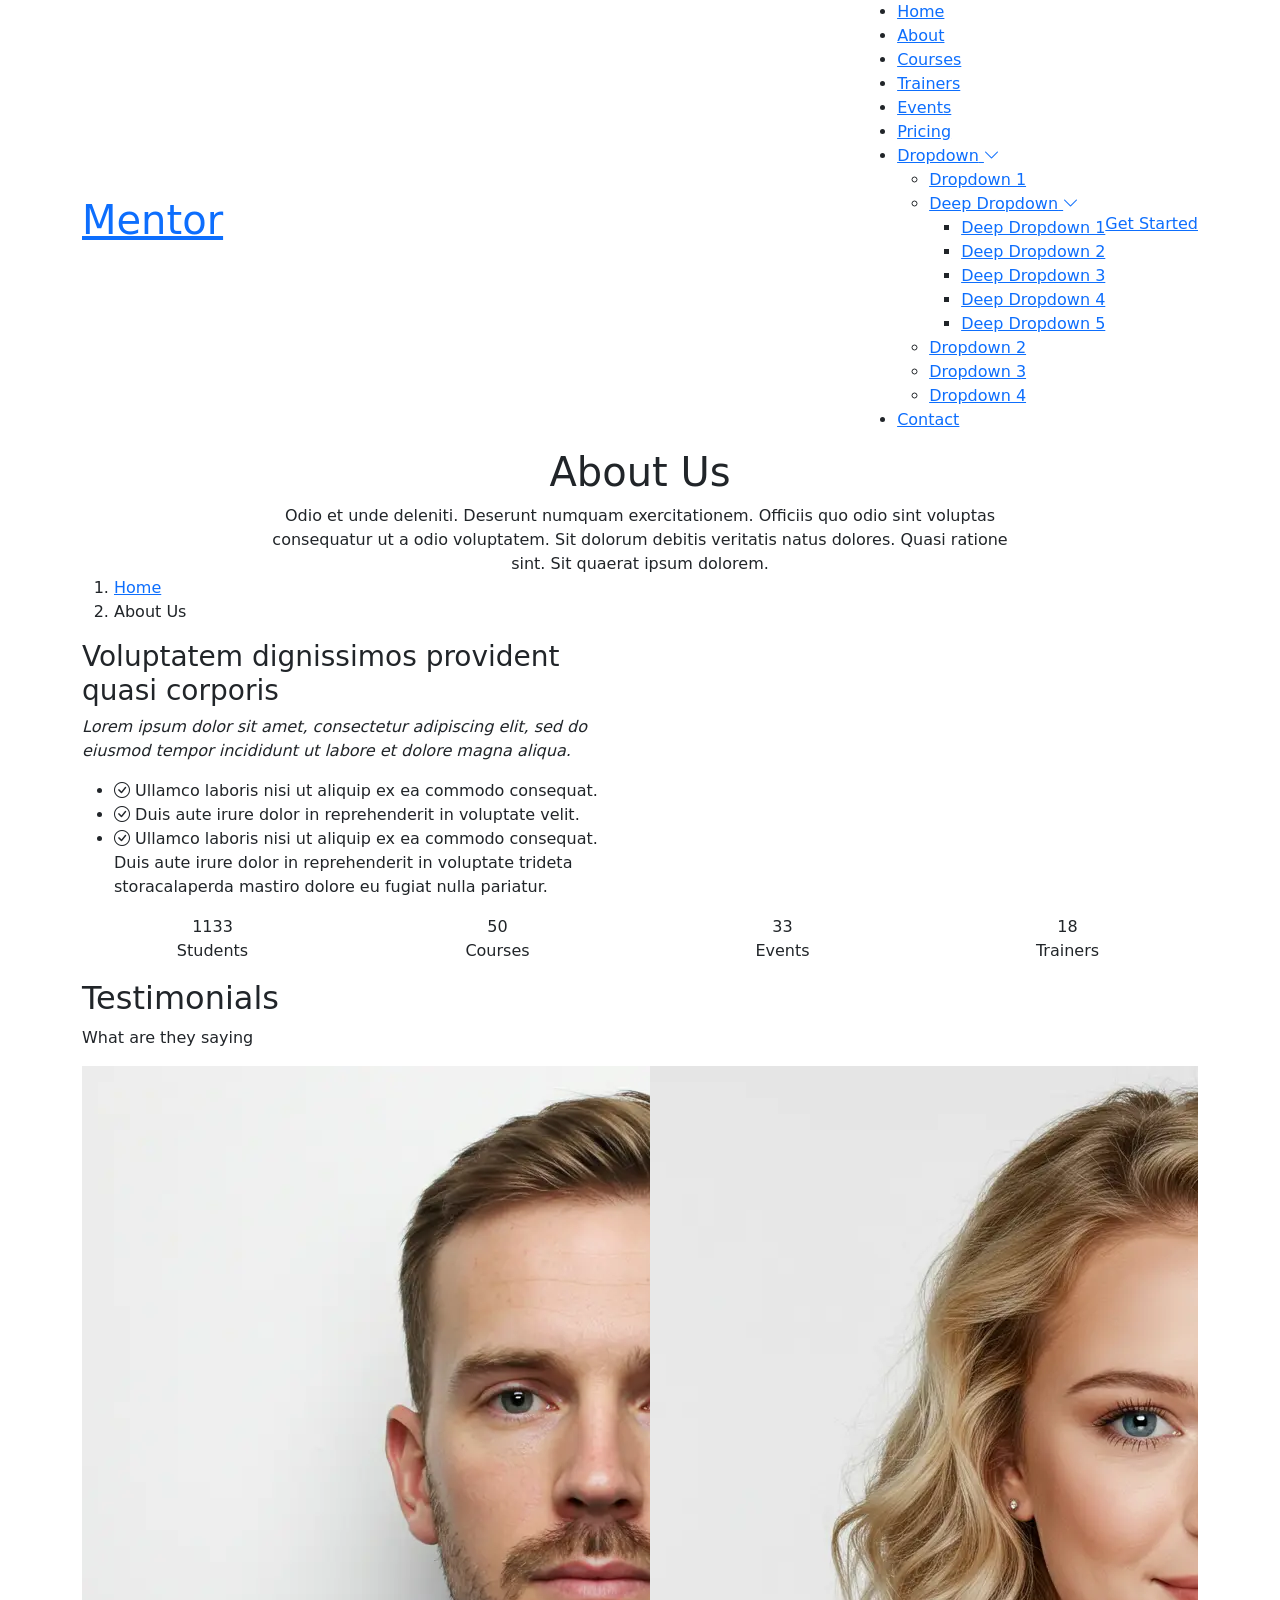
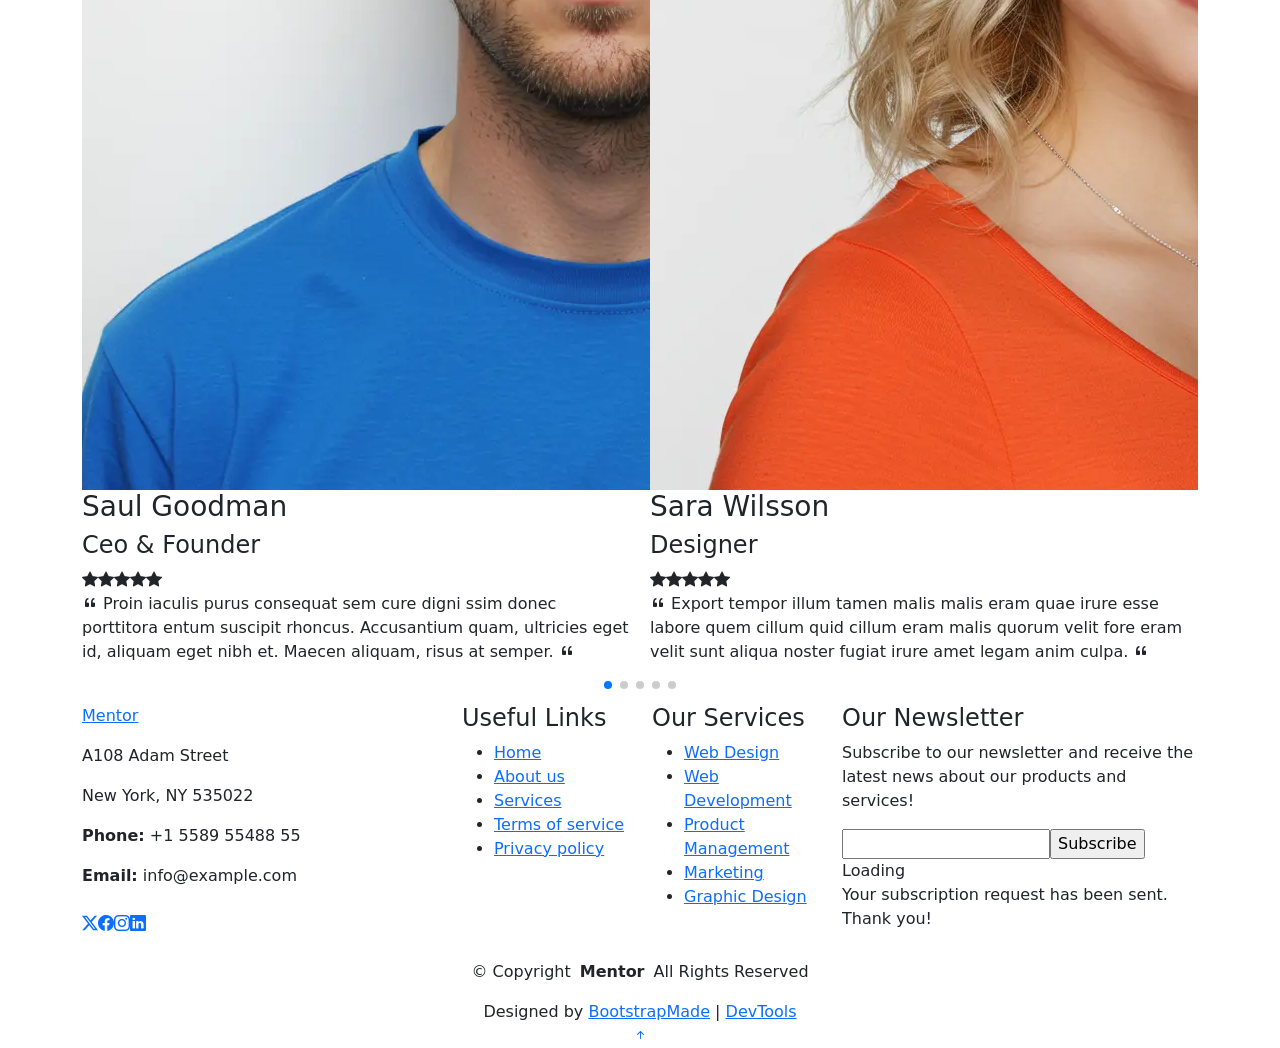
==== about.html @ 54e658a9 "First commit" ====
<!DOCTYPE html>
<html lang="en">

<head>
  <meta charset="utf-8">
  <meta content="width=device-width, initial-scale=1.0" name="viewport">
  <title>About - Mentor Bootstrap Template</title>
  <meta name="description" content="">
  <meta name="keywords" content="">

  <!-- Favicons -->
  <link href="assets/img/favicon.png" rel="icon">
  <link href="assets/img/apple-touch-icon.png" rel="apple-touch-icon">

  <!-- Fonts -->
  <link href="https://fonts.googleapis.com" rel="preconnect">
  <link href="https://fonts.gstatic.com" rel="preconnect" crossorigin>
  <link href="https://fonts.googleapis.com/css2?family=Open+Sans:ital,wght@0,300;0,400;0,500;0,600;0,700;0,800;1,300;1,400;1,500;1,600;1,700;1,800&family=Poppins:ital,wght@0,100;0,200;0,300;0,400;0,500;0,600;0,700;0,800;0,900;1,100;1,200;1,300;1,400;1,500;1,600;1,700;1,800;1,900&family=Raleway:ital,wght@0,100;0,200;0,300;0,400;0,500;0,600;0,700;0,800;0,900;1,100;1,200;1,300;1,400;1,500;1,600;1,700;1,800;1,900&display=swap" rel="stylesheet">

  <!-- Vendor CSS Files -->
  <link href="assets/vendor/bootstrap/css/bootstrap.min.css" rel="stylesheet">
  <link href="assets/vendor/bootstrap-icons/bootstrap-icons.css" rel="stylesheet">
  <link href="assets/vendor/aos/aos.css" rel="stylesheet">
  <link href="assets/vendor/glightbox/css/glightbox.min.css" rel="stylesheet">
  <link href="assets/vendor/swiper/swiper-bundle.min.css" rel="stylesheet">

  <!-- Main CSS File -->
  <link href="assets/css/main.css" rel="stylesheet">

  <!-- =======================================================
  * Template Name: Mentor
  * Template URL: https://bootstrapmade.com/mentor-free-education-bootstrap-theme/
  * Updated: Jul 07 2025 with Bootstrap v5.3.7
  * Author: BootstrapMade.com
  * License: https://bootstrapmade.com/license/
  ======================================================== -->
</head>

<body class="about-page">

  <header id="header" class="header d-flex align-items-center sticky-top">
    <div class="container-fluid container-xl position-relative d-flex align-items-center">

      <a href="index.html" class="logo d-flex align-items-center me-auto">
        <!-- Uncomment the line below if you also wish to use an image logo -->
        <!-- <img src="assets/img/logo.webp" alt=""> -->
        <h1 class="sitename">Mentor</h1>
      </a>

      <nav id="navmenu" class="navmenu">
        <ul>
          <li><a href="index.html">Home<br></a></li>
          <li><a href="about.html" class="active">About</a></li>
          <li><a href="courses.html">Courses</a></li>
          <li><a href="trainers.html">Trainers</a></li>
          <li><a href="events.html">Events</a></li>
          <li><a href="pricing.html">Pricing</a></li>
          <li class="dropdown"><a href="#"><span>Dropdown</span> <i class="bi bi-chevron-down toggle-dropdown"></i></a>
            <ul>
              <li><a href="#">Dropdown 1</a></li>
              <li class="dropdown"><a href="#"><span>Deep Dropdown</span> <i class="bi bi-chevron-down toggle-dropdown"></i></a>
                <ul>
                  <li><a href="#">Deep Dropdown 1</a></li>
                  <li><a href="#">Deep Dropdown 2</a></li>
                  <li><a href="#">Deep Dropdown 3</a></li>
                  <li><a href="#">Deep Dropdown 4</a></li>
                  <li><a href="#">Deep Dropdown 5</a></li>
                </ul>
              </li>
              <li><a href="#">Dropdown 2</a></li>
              <li><a href="#">Dropdown 3</a></li>
              <li><a href="#">Dropdown 4</a></li>
            </ul>
          </li>
          <li><a href="contact.html">Contact</a></li>
        </ul>
        <i class="mobile-nav-toggle d-xl-none bi bi-list"></i>
      </nav>

      <a class="btn-getstarted" href="courses.html">Get Started</a>

    </div>
  </header>

  <main class="main">

    <!-- Page Title -->
    <div class="page-title" data-aos="fade">
      <div class="heading">
        <div class="container">
          <div class="row d-flex justify-content-center text-center">
            <div class="col-lg-8">
              <h1>About Us<br></h1>
              <p class="mb-0">Odio et unde deleniti. Deserunt numquam exercitationem. Officiis quo odio sint voluptas consequatur ut a odio voluptatem. Sit dolorum debitis veritatis natus dolores. Quasi ratione sint. Sit quaerat ipsum dolorem.</p>
            </div>
          </div>
        </div>
      </div>
      <nav class="breadcrumbs">
        <div class="container">
          <ol>
            <li><a href="index.html">Home</a></li>
            <li class="current">About Us<br></li>
          </ol>
        </div>
      </nav>
    </div><!-- End Page Title -->

    <!-- About Us Section -->
    <section id="about-us" class="section about-us">

      <div class="container">

        <div class="row gy-4">

          <div class="col-lg-6 order-1 order-lg-2" data-aos="fade-up" data-aos-delay="100">
            <img src="assets/img/about/about-1.webp" class="img-fluid" alt="">
          </div>

          <div class="col-lg-6 order-2 order-lg-1 content" data-aos="fade-up" data-aos-delay="200">
            <h3>Voluptatem dignissimos provident quasi corporis</h3>
            <p class="fst-italic">
              Lorem ipsum dolor sit amet, consectetur adipiscing elit, sed do eiusmod tempor incididunt ut labore et dolore
              magna aliqua.
            </p>
            <ul>
              <li><i class="bi bi-check-circle"></i> <span>Ullamco laboris nisi ut aliquip ex ea commodo consequat.</span></li>
              <li><i class="bi bi-check-circle"></i> <span>Duis aute irure dolor in reprehenderit in voluptate velit.</span></li>
              <li><i class="bi bi-check-circle"></i> <span>Ullamco laboris nisi ut aliquip ex ea commodo consequat. Duis aute irure dolor in reprehenderit in voluptate trideta storacalaperda mastiro dolore eu fugiat nulla pariatur.</span></li>
            </ul>
          </div>

        </div>

      </div>

    </section><!-- /About Us Section -->

    <!-- Counts Section -->
    <section id="counts" class="section counts light-background">

      <div class="container" data-aos="fade-up" data-aos-delay="100">

        <div class="row gy-4">

          <div class="col-lg-3 col-md-6">
            <div class="stats-item text-center w-100 h-100">
              <span data-purecounter-start="0" data-purecounter-end="1232" data-purecounter-duration="1" class="purecounter"></span>
              <p>Students</p>
            </div>
          </div><!-- End Stats Item -->

          <div class="col-lg-3 col-md-6">
            <div class="stats-item text-center w-100 h-100">
              <span data-purecounter-start="0" data-purecounter-end="64" data-purecounter-duration="1" class="purecounter"></span>
              <p>Courses</p>
            </div>
          </div><!-- End Stats Item -->

          <div class="col-lg-3 col-md-6">
            <div class="stats-item text-center w-100 h-100">
              <span data-purecounter-start="0" data-purecounter-end="42" data-purecounter-duration="1" class="purecounter"></span>
              <p>Events</p>
            </div>
          </div><!-- End Stats Item -->

          <div class="col-lg-3 col-md-6">
            <div class="stats-item text-center w-100 h-100">
              <span data-purecounter-start="0" data-purecounter-end="24" data-purecounter-duration="1" class="purecounter"></span>
              <p>Trainers</p>
            </div>
          </div><!-- End Stats Item -->

        </div>

      </div>

    </section><!-- /Counts Section -->

    <!-- Testimonials Section -->
    <section id="testimonials" class="testimonials section">

      <!-- Section Title -->
      <div class="container section-title" data-aos="fade-up">
        <h2>Testimonials</h2>
        <p>What are they saying</p>
      </div><!-- End Section Title -->

      <div class="container" data-aos="fade-up" data-aos-delay="100">

        <div class="swiper init-swiper">
          <script type="application/json" class="swiper-config">
            {
              "loop": true,
              "speed": 600,
              "autoplay": {
                "delay": 5000
              },
              "slidesPerView": "auto",
              "pagination": {
                "el": ".swiper-pagination",
                "type": "bullets",
                "clickable": true
              },
              "breakpoints": {
                "320": {
                  "slidesPerView": 1,
                  "spaceBetween": 40
                },
                "1200": {
                  "slidesPerView": 2,
                  "spaceBetween": 20
                }
              }
            }
          </script>
          <div class="swiper-wrapper">

            <div class="swiper-slide">
              <div class="testimonial-wrap">
                <div class="testimonial-item">
                  <img src="assets/img/person/person-m-9.webp" class="testimonial-img" alt="">
                  <h3>Saul Goodman</h3>
                  <h4>Ceo &amp; Founder</h4>
                  <div class="stars">
                    <i class="bi bi-star-fill"></i><i class="bi bi-star-fill"></i><i class="bi bi-star-fill"></i><i class="bi bi-star-fill"></i><i class="bi bi-star-fill"></i>
                  </div>
                  <p>
                    <i class="bi bi-quote quote-icon-left"></i>
                    <span>Proin iaculis purus consequat sem cure digni ssim donec porttitora entum suscipit rhoncus. Accusantium quam, ultricies eget id, aliquam eget nibh et. Maecen aliquam, risus at semper.</span>
                    <i class="bi bi-quote quote-icon-right"></i>
                  </p>
                </div>
              </div>
            </div><!-- End testimonial item -->

            <div class="swiper-slide">
              <div class="testimonial-wrap">
                <div class="testimonial-item">
                  <img src="assets/img/person/person-f-5.webp" class="testimonial-img" alt="">
                  <h3>Sara Wilsson</h3>
                  <h4>Designer</h4>
                  <div class="stars">
                    <i class="bi bi-star-fill"></i><i class="bi bi-star-fill"></i><i class="bi bi-star-fill"></i><i class="bi bi-star-fill"></i><i class="bi bi-star-fill"></i>
                  </div>
                  <p>
                    <i class="bi bi-quote quote-icon-left"></i>
                    <span>Export tempor illum tamen malis malis eram quae irure esse labore quem cillum quid cillum eram malis quorum velit fore eram velit sunt aliqua noster fugiat irure amet legam anim culpa.</span>
                    <i class="bi bi-quote quote-icon-right"></i>
                  </p>
                </div>
              </div>
            </div><!-- End testimonial item -->

            <div class="swiper-slide">
              <div class="testimonial-wrap">
                <div class="testimonial-item">
                  <img src="assets/img/person/person-f-12.webp" class="testimonial-img" alt="">
                  <h3>Jena Karlis</h3>
                  <h4>Store Owner</h4>
                  <div class="stars">
                    <i class="bi bi-star-fill"></i><i class="bi bi-star-fill"></i><i class="bi bi-star-fill"></i><i class="bi bi-star-fill"></i><i class="bi bi-star-fill"></i>
                  </div>
                  <p>
                    <i class="bi bi-quote quote-icon-left"></i>
                    <span>Enim nisi quem export duis labore cillum quae magna enim sint quorum nulla quem veniam duis minim tempor labore quem eram duis noster aute amet eram fore quis sint minim.</span>
                    <i class="bi bi-quote quote-icon-right"></i>
                  </p>
                </div>
              </div>
            </div><!-- End testimonial item -->

            <div class="swiper-slide">
              <div class="testimonial-wrap">
                <div class="testimonial-item">
                  <img src="assets/img/person/person-m-12.webp" class="testimonial-img" alt="">
                  <h3>Matt Brandon</h3>
                  <h4>Freelancer</h4>
                  <div class="stars">
                    <i class="bi bi-star-fill"></i><i class="bi bi-star-fill"></i><i class="bi bi-star-fill"></i><i class="bi bi-star-fill"></i><i class="bi bi-star-fill"></i>
                  </div>
                  <p>
                    <i class="bi bi-quote quote-icon-left"></i>
                    <span>Fugiat enim eram quae cillum dolore dolor amet nulla culpa multos export minim fugiat minim velit minim dolor enim duis veniam ipsum anim magna sunt elit fore quem dolore labore illum veniam.</span>
                    <i class="bi bi-quote quote-icon-right"></i>
                  </p>
                </div>
              </div>
            </div><!-- End testimonial item -->

            <div class="swiper-slide">
              <div class="testimonial-wrap">
                <div class="testimonial-item">
                  <img src="assets/img/person/person-m-13.webp" class="testimonial-img" alt="">
                  <h3>John Larson</h3>
                  <h4>Entrepreneur</h4>
                  <div class="stars">
                    <i class="bi bi-star-fill"></i><i class="bi bi-star-fill"></i><i class="bi bi-star-fill"></i><i class="bi bi-star-fill"></i><i class="bi bi-star-fill"></i>
                  </div>
                  <p>
                    <i class="bi bi-quote quote-icon-left"></i>
                    <span>Quis quorum aliqua sint quem legam fore sunt eram irure aliqua veniam tempor noster veniam enim culpa labore duis sunt culpa nulla illum cillum fugiat legam esse veniam culpa fore nisi cillum quid.</span>
                    <i class="bi bi-quote quote-icon-right"></i>
                  </p>
                </div>
              </div>
            </div><!-- End testimonial item -->

          </div>
          <div class="swiper-pagination"></div>
        </div>

      </div>

    </section><!-- /Testimonials Section -->

  </main>

  <footer id="footer" class="footer position-relative light-background">

    <div class="container footer-top">
      <div class="row gy-4">
        <div class="col-lg-4 col-md-6 footer-about">
          <a href="index.html" class="logo d-flex align-items-center">
            <span class="sitename">Mentor</span>
          </a>
          <div class="footer-contact pt-3">
            <p>A108 Adam Street</p>
            <p>New York, NY 535022</p>
            <p class="mt-3"><strong>Phone:</strong> <span>+1 5589 55488 55</span></p>
            <p><strong>Email:</strong> <span>info@example.com</span></p>
          </div>
          <div class="social-links d-flex mt-4">
            <a href=""><i class="bi bi-twitter-x"></i></a>
            <a href=""><i class="bi bi-facebook"></i></a>
            <a href=""><i class="bi bi-instagram"></i></a>
            <a href=""><i class="bi bi-linkedin"></i></a>
          </div>
        </div>

        <div class="col-lg-2 col-md-3 footer-links">
          <h4>Useful Links</h4>
          <ul>
            <li><a href="#">Home</a></li>
            <li><a href="#">About us</a></li>
            <li><a href="#">Services</a></li>
            <li><a href="#">Terms of service</a></li>
            <li><a href="#">Privacy policy</a></li>
          </ul>
        </div>

        <div class="col-lg-2 col-md-3 footer-links">
          <h4>Our Services</h4>
          <ul>
            <li><a href="#">Web Design</a></li>
            <li><a href="#">Web Development</a></li>
            <li><a href="#">Product Management</a></li>
            <li><a href="#">Marketing</a></li>
            <li><a href="#">Graphic Design</a></li>
          </ul>
        </div>

        <div class="col-lg-4 col-md-12 footer-newsletter">
          <h4>Our Newsletter</h4>
          <p>Subscribe to our newsletter and receive the latest news about our products and services!</p>
          <form action="#" method="post" class="email-form">
            <div class="newsletter-form"><input type="email" name="email"><input type="submit" value="Subscribe"></div>
            <div class="loading">Loading</div>
            <div class="error-message"></div>
            <div class="sent-message">Your subscription request has been sent. Thank you!</div>
          </form>
        </div>

      </div>
    </div>

    <div class="container copyright text-center mt-4">
      <p>© <span>Copyright</span> <strong class="px-1 sitename">Mentor</strong> <span>All Rights Reserved</span></p>
      <div class="credits">
        <!-- All the links in the footer should remain intact. -->
        <!-- You can delete the links only if you've purchased the pro version. -->
        <!-- Licensing information: https://bootstrapmade.com/license/ -->
        Designed by <a href="https://bootstrapmade.com/">BootstrapMade</a> | <a href="https://bootstrapmade.com/tools/">DevTools</a>
      </div>
    </div>

  </footer>

  <!-- Scroll Top -->
  <a href="#" id="scroll-top" class="scroll-top d-flex align-items-center justify-content-center"><i class="bi bi-arrow-up-short"></i></a>

  <!-- Preloader -->
  <div id="preloader"></div>

  <!-- Vendor JS Files -->
  <script src="assets/vendor/bootstrap/js/bootstrap.bundle.min.js"></script>
  <script src="assets/vendor/aos/aos.js"></script>
  <script src="assets/vendor/glightbox/js/glightbox.min.js"></script>
  <script src="assets/vendor/purecounter/purecounter_vanilla.js"></script>
  <script src="assets/vendor/swiper/swiper-bundle.min.js"></script>

  <!-- Main JS File -->
  <script src="assets/js/main.js"></script>

</body>

</html>
---- assets/css/main.css ----
/**
* Template Name: Mentor
* Template URL: https://bootstrapmade.com/mentor-free-education-bootstrap-theme/
* Updated: Jul 07 2025 with Bootstrap v5.3.7
* Author: BootstrapMade.com
* License: https://bootstrapmade.com/license/
*/

/*--------------------------------------------------------------
# Font & Color Variables
# Help: https://bootstrapmade.com/color-system/
--------------------------------------------------------------*/
/* Fonts */
:root {
  --default-font: "Open Sans",  system-ui, -apple-system, "Segoe UI", Roboto, "Helvetica Neue", Arial, "Noto Sans", "Liberation Sans", sans-serif, "Apple Color Emoji", "Segoe UI Emoji", "Segoe UI Symbol", "Noto Color Emoji";
  --heading-font: "Raleway",  sans-serif;
  --nav-font: "Poppins",  sans-serif;
}

/* Global Colors - The following color variables are used throughout the website. Updating them here will change the color scheme of the entire website */
:root { 
  --background-color: #ffffff; /* Background color for the entire website, including individual sections */
  --default-color: #444444; /* Default color used for the majority of the text content across the entire website */
  --heading-color: #37423b; /* Color for headings, subheadings and title throughout the website */
  --accent-color: #5fcf80; /* Accent color that represents your brand on the website. It's used for buttons, links, and other elements that need to stand out */
  --surface-color: #ffffff; /* The surface color is used as a background of boxed elements within sections, such as cards, icon boxes, or other elements that require a visual separation from the global background. */
  --contrast-color: #ffffff; /* Contrast color for text, ensuring readability against backgrounds of accent, heading, or default colors. */
}

/* Nav Menu Colors - The following color variables are used specifically for the navigation menu. They are separate from the global colors to allow for more customization options */
:root {
  --nav-color: #272828;  /* The default color of the main navmenu links */
  --nav-hover-color: #5fcf80; /* Applied to main navmenu links when they are hovered over or active */
  --nav-mobile-background-color: #ffffff; /* Used as the background color for mobile navigation menu */
  --nav-dropdown-background-color: #ffffff; /* Used as the background color for dropdown items that appear when hovering over primary navigation items */
  --nav-dropdown-color: #272828; /* Used for navigation links of the dropdown items in the navigation menu. */
  --nav-dropdown-hover-color: #5fcf80; /* Similar to --nav-hover-color, this color is applied to dropdown navigation links when they are hovered over. */
}

/* Color Presets - These classes override global colors when applied to any section or element, providing reuse of the sam color scheme. */

.light-background {
  --background-color: #f9f9f9;
  --surface-color: #ffffff;
}

.dark-background {
  --background-color: #060606;
  --default-color: #ffffff;
  --heading-color: #ffffff;
  --surface-color: #252525;
  --contrast-color: #ffffff;
}

/* Smooth scroll */
:root {
  scroll-behavior: smooth;
}

/*--------------------------------------------------------------
# General Styling & Shared Classes
--------------------------------------------------------------*/
body {
  color: var(--default-color);
  background-color: var(--background-color);
  font-family: var(--default-font);
}

a {
  color: var(--accent-color);
  text-decoration: none;
  transition: 0.3s;
}

a:hover {
  color: color-mix(in srgb, var(--accent-color), transparent 25%);
  text-decoration: none;
}

h1,
h2,
h3,
h4,
h5,
h6 {
  color: var(--heading-color);
  font-family: var(--heading-font);
}

/* Email Form Messages
------------------------------*/
.email-form .error-message {
  display: none;
  background: #df1529;
  color: #ffffff;
  text-align: left;
  padding: 15px;
  margin-bottom: 24px;
  font-weight: 600;
}

.email-form .sent-message {
  display: none;
  color: #ffffff;
  background: #059652;
  text-align: center;
  padding: 15px;
  margin-bottom: 24px;
  font-weight: 600;
}

.email-form .loading {
  display: none;
  background: var(--surface-color);
  text-align: center;
  padding: 15px;
  margin-bottom: 24px;
}

.email-form .loading:before {
  content: "";
  display: inline-block;
  border-radius: 50%;
  width: 24px;
  height: 24px;
  margin: 0 10px -6px 0;
  border: 3px solid var(--accent-color);
  border-top-color: var(--surface-color);
  animation: email-form-loading 1s linear infinite;
}

@keyframes email-form-loading {
  0% {
    transform: rotate(0deg);
  }

  100% {
    transform: rotate(360deg);
  }
}

/* Pulsating Play Button
------------------------------*/
.pulsating-play-btn {
  width: 94px;
  height: 94px;
  background: radial-gradient(var(--accent-color) 50%, color-mix(in srgb, var(--accent-color), transparent 75%) 52%);
  border-radius: 50%;
  display: block;
  position: relative;
  overflow: hidden;
}

.pulsating-play-btn:before {
  content: "";
  position: absolute;
  width: 120px;
  height: 120px;
  animation-delay: 0s;
  animation: pulsate-play-btn 2s;
  animation-direction: forwards;
  animation-iteration-count: infinite;
  animation-timing-function: steps;
  opacity: 1;
  border-radius: 50%;
  border: 5px solid color-mix(in srgb, var(--accent-color), transparent 30%);
  top: -15%;
  left: -15%;
  background: rgba(198, 16, 0, 0);
}

.pulsating-play-btn:after {
  content: "";
  position: absolute;
  left: 50%;
  top: 50%;
  transform: translateX(-40%) translateY(-50%);
  width: 0;
  height: 0;
  border-top: 10px solid transparent;
  border-bottom: 10px solid transparent;
  border-left: 15px solid #fff;
  z-index: 100;
  transition: all 400ms cubic-bezier(0.55, 0.055, 0.675, 0.19);
}

.pulsating-play-btn:hover:before {
  content: "";
  position: absolute;
  left: 50%;
  top: 50%;
  transform: translateX(-40%) translateY(-50%);
  width: 0;
  height: 0;
  border: none;
  border-top: 10px solid transparent;
  border-bottom: 10px solid transparent;
  border-left: 15px solid #fff;
  z-index: 200;
  animation: none;
  border-radius: 0;
}

.pulsating-play-btn:hover:after {
  border-left: 15px solid var(--accent-color);
  transform: scale(20);
}

@keyframes pulsate-play-btn {
  0% {
    transform: scale(0.6, 0.6);
    opacity: 1;
  }

  100% {
    transform: scale(1, 1);
    opacity: 0;
  }
}

/*--------------------------------------------------------------
# Global Header
--------------------------------------------------------------*/
.header {
  color: var(--default-color);
  background-color: var(--background-color);
  padding: 15px 0;
  transition: all 0.5s;
  z-index: 997;
}

.header .logo {
  line-height: 1;
}

.header .logo img {
  max-height: 36px;
  margin-right: 8px;
}

.header .logo h1 {
  font-weight: 700;
  font-size: 30px;
  margin: 0;
  letter-spacing: 1px;
  text-transform: uppercase;
  color: var(--accent-color);
}

.header .btn-getstarted,
.header .btn-getstarted:focus {
  color: var(--contrast-color);
  background: var(--accent-color);
  font-size: 14px;
  padding: 8px 25px;
  margin: 0 0 0 30px;
  border-radius: 50px;
  transition: 0.3s;
}

.header .btn-getstarted:hover,
.header .btn-getstarted:focus:hover {
  color: var(--contrast-color);
  background: color-mix(in srgb, var(--accent-color), transparent 15%);
}

@media (max-width: 1200px) {
  .header .logo {
    order: 1;
  }

  .header .btn-getstarted {
    order: 2;
    margin: 0 15px 0 0;
    padding: 6px 15px;
  }

  .header .navmenu {
    order: 3;
  }
}

.scrolled .header {
  box-shadow: 0px 0 18px rgba(0, 0, 0, 0.1);
}

/*--------------------------------------------------------------
# Navigation Menu
--------------------------------------------------------------*/
/* Navmenu - Desktop */
@media (min-width: 1200px) {
  .navmenu {
    padding: 0;
  }

  .navmenu ul {
    margin: 0;
    padding: 0;
    display: flex;
    list-style: none;
    align-items: center;
  }

  .navmenu li {
    position: relative;
  }

  .navmenu a,
  .navmenu a:focus {
    color: var(--nav-color);
    padding: 18px 15px;
    font-size: 16px;
    font-family: var(--nav-font);
    font-weight: 400;
    display: flex;
    align-items: center;
    justify-content: space-between;
    white-space: nowrap;
    transition: 0.3s;
  }

  .navmenu a i,
  .navmenu a:focus i {
    font-size: 12px;
    line-height: 0;
    margin-left: 5px;
    transition: 0.3s;
  }

  .navmenu li:last-child a {
    padding-right: 0;
  }

  .navmenu li:hover>a,
  .navmenu .active,
  .navmenu .active:focus {
    color: var(--nav-hover-color);
  }

  .navmenu .dropdown ul {
    margin: 0;
    padding: 10px 0;
    background: var(--nav-dropdown-background-color);
    display: block;
    position: absolute;
    visibility: hidden;
    left: 14px;
    top: 130%;
    opacity: 0;
    transition: 0.3s;
    border-radius: 4px;
    z-index: 99;
    box-shadow: 0px 0px 30px rgba(0, 0, 0, 0.1);
  }

  .navmenu .dropdown ul li {
    min-width: 200px;
  }

  .navmenu .dropdown ul a {
    padding: 10px 20px;
    font-size: 15px;
    text-transform: none;
    color: var(--nav-dropdown-color);
  }

  .navmenu .dropdown ul a i {
    font-size: 12px;
  }

  .navmenu .dropdown ul a:hover,
  .navmenu .dropdown ul .active:hover,
  .navmenu .dropdown ul li:hover>a {
    color: var(--nav-dropdown-hover-color);
  }

  .navmenu .dropdown:hover>ul {
    opacity: 1;
    top: 100%;
    visibility: visible;
  }

  .navmenu .dropdown .dropdown ul {
    top: 0;
    left: -90%;
    visibility: hidden;
  }

  .navmenu .dropdown .dropdown:hover>ul {
    opacity: 1;
    top: 0;
    left: -100%;
    visibility: visible;
  }
}

/* Navmenu - Mobile */
@media (max-width: 1199px) {
  .mobile-nav-toggle {
    color: var(--nav-color);
    font-size: 28px;
    line-height: 0;
    margin-right: 10px;
    cursor: pointer;
    transition: color 0.3s;
  }

  .navmenu {
    padding: 0;
    z-index: 9997;
  }

  .navmenu ul {
    display: none;
    list-style: none;
    position: absolute;
    inset: 60px 20px 20px 20px;
    padding: 10px 0;
    margin: 0;
    border-radius: 6px;
    background-color: var(--nav-mobile-background-color);
    border: 1px solid color-mix(in srgb, var(--default-color), transparent 90%);
    box-shadow: none;
    overflow-y: auto;
    transition: 0.3s;
    z-index: 9998;
  }

  .navmenu a,
  .navmenu a:focus {
    color: var(--nav-dropdown-color);
    padding: 10px 20px;
    font-family: var(--nav-font);
    font-size: 17px;
    font-weight: 500;
    display: flex;
    align-items: center;
    justify-content: space-between;
    white-space: nowrap;
    transition: 0.3s;
  }

  .navmenu a i,
  .navmenu a:focus i {
    font-size: 12px;
    line-height: 0;
    margin-left: 5px;
    width: 30px;
    height: 30px;
    display: flex;
    align-items: center;
    justify-content: center;
    border-radius: 50%;
    transition: 0.3s;
    background-color: color-mix(in srgb, var(--accent-color), transparent 90%);
  }

  .navmenu a i:hover,
  .navmenu a:focus i:hover {
    background-color: var(--accent-color);
    color: var(--contrast-color);
  }

  .navmenu a:hover,
  .navmenu .active,
  .navmenu .active:focus {
    color: var(--nav-dropdown-hover-color);
  }

  .navmenu .active i,
  .navmenu .active:focus i {
    background-color: var(--accent-color);
    color: var(--contrast-color);
    transform: rotate(180deg);
  }

  .navmenu .dropdown ul {
    position: static;
    display: none;
    z-index: 99;
    padding: 10px 0;
    margin: 10px 20px;
    background-color: var(--nav-dropdown-background-color);
    transition: all 0.5s ease-in-out;
  }

  .navmenu .dropdown ul ul {
    background-color: rgba(33, 37, 41, 0.1);
  }

  .navmenu .dropdown>.dropdown-active {
    display: block;
    background-color: rgba(33, 37, 41, 0.03);
  }

  .mobile-nav-active {
    overflow: hidden;
  }

  .mobile-nav-active .mobile-nav-toggle {
    color: #fff;
    position: absolute;
    font-size: 32px;
    top: 15px;
    right: 15px;
    margin-right: 0;
    z-index: 9999;
  }

  .mobile-nav-active .navmenu {
    position: fixed;
    overflow: hidden;
    inset: 0;
    background: rgba(33, 37, 41, 0.8);
    transition: 0.3s;
  }

  .mobile-nav-active .navmenu>ul {
    display: block;
  }
}

/*--------------------------------------------------------------
# Global Footer
--------------------------------------------------------------*/
.footer {
  color: var(--default-color);
  background-color: var(--background-color);
  font-size: 14px;
  padding-bottom: 50px;
  position: relative;
}

.footer .footer-top {
  padding-top: 50px;
}

.footer .footer-about .logo {
  margin-bottom: 0;
}

.footer .footer-about .logo img {
  max-height: 40px;
  margin-right: 6px;
}

.footer .footer-about .logo span {
  font-size: 26px;
  font-weight: 700;
  letter-spacing: 1px;
  font-family: var(--heading-font);
  color: var(--heading-color);
}

.footer .footer-about p {
  font-size: 14px;
  font-family: var(--heading-font);
}

.footer .social-links a {
  display: flex;
  align-items: center;
  justify-content: center;
  width: 40px;
  height: 40px;
  border-radius: 50%;
  border: 1px solid color-mix(in srgb, var(--default-color), transparent 50%);
  font-size: 16px;
  color: color-mix(in srgb, var(--default-color), transparent 30%);
  margin-right: 10px;
  transition: 0.3s;
}

.footer .social-links a:hover {
  color: var(--accent-color);
  border-color: var(--accent-color);
}

.footer h4 {
  font-size: 16px;
  font-weight: bold;
  position: relative;
  padding-bottom: 12px;
}

.footer .footer-links {
  margin-bottom: 30px;
}

.footer .footer-links ul {
  list-style: none;
  padding: 0;
  margin: 0;
}

.footer .footer-links ul i {
  padding-right: 2px;
  font-size: 12px;
  line-height: 0;
}

.footer .footer-links ul li {
  padding: 10px 0;
  display: flex;
  align-items: center;
}

.footer .footer-links ul li:first-child {
  padding-top: 0;
}

.footer .footer-links ul a {
  color: color-mix(in srgb, var(--default-color), transparent 30%);
  display: inline-block;
  line-height: 1;
}

.footer .footer-links ul a:hover {
  color: var(--accent-color);
}

.footer .footer-contact p {
  margin-bottom: 5px;
}

.footer .footer-newsletter .newsletter-form {
  margin-top: 30px;
  margin-bottom: 15px;
  padding: 6px 8px;
  position: relative;
  border-radius: 50px;
  border: 1px solid color-mix(in srgb, var(--default-color), transparent 80%);
  display: flex;
  background-color: var(--surface-color);
  transition: 0.3s;
}

.footer .footer-newsletter .newsletter-form:focus-within {
  border-color: var(--accent-color);
}

.footer .footer-newsletter .newsletter-form input[type=email] {
  border: 0;
  padding: 4px 8px;
  width: 100%;
  background-color: var(--surface-color);
  color: var(--default-color);
}

.footer .footer-newsletter .newsletter-form input[type=email]:focus-visible {
  outline: none;
}

.footer .footer-newsletter .newsletter-form input[type=submit] {
  border: 0;
  font-size: 16px;
  padding: 0 20px 2px 20px;
  margin: -7px -8px -7px 0;
  background: var(--accent-color);
  color: var(--contrast-color);
  transition: 0.3s;
  border-radius: 50px;
}

.footer .footer-newsletter .newsletter-form input[type=submit]:hover {
  background: color-mix(in srgb, var(--accent-color), transparent 20%);
}

.footer .copyright {
  padding-top: 25px;
  padding-bottom: 25px;
  background-color: color-mix(in srgb, var(--default-color), transparent 95%);
}

.footer .copyright p {
  margin-bottom: 0;
}

.footer .credits {
  margin-top: 6px;
  font-size: 13px;
}

/*--------------------------------------------------------------
# Preloader
--------------------------------------------------------------*/
#preloader {
  position: fixed;
  inset: 0;
  z-index: 999999;
  overflow: hidden;
  background: var(--background-color);
  transition: all 0.6s ease-out;
}

#preloader:before {
  content: "";
  position: fixed;
  top: calc(50% - 30px);
  left: calc(50% - 30px);
  border: 6px solid #ffffff;
  border-color: var(--accent-color) transparent var(--accent-color) transparent;
  border-radius: 50%;
  width: 60px;
  height: 60px;
  animation: animate-preloader 1.5s linear infinite;
}

@keyframes animate-preloader {
  0% {
    transform: rotate(0deg);
  }

  100% {
    transform: rotate(360deg);
  }
}

/*--------------------------------------------------------------
# Scroll Top Button
--------------------------------------------------------------*/
.scroll-top {
  position: fixed;
  visibility: hidden;
  opacity: 0;
  right: 15px;
  bottom: -15px;
  z-index: 99999;
  background-color: var(--accent-color);
  width: 44px;
  height: 44px;
  border-radius: 50px;
  transition: all 0.4s;
}

.scroll-top i {
  font-size: 24px;
  color: var(--contrast-color);
  line-height: 0;
}

.scroll-top:hover {
  background-color: color-mix(in srgb, var(--accent-color), transparent 20%);
  color: var(--contrast-color);
}

.scroll-top.active {
  visibility: visible;
  opacity: 1;
  bottom: 15px;
}

/*--------------------------------------------------------------
# Disable aos animation delay on mobile devices
--------------------------------------------------------------*/
@media screen and (max-width: 768px) {
  [data-aos-delay] {
    transition-delay: 0 !important;
  }
}

/*--------------------------------------------------------------
# Global Page Titles & Breadcrumbs
--------------------------------------------------------------*/
.page-title {
  --default-color: var(--contrast-color);
  --background-color: var(--accent-color);
  --heading-color: var(--contrast-color);
  color: var(--default-color);
  background-color: var(--background-color);
  position: relative;
}

.page-title .heading {
  padding: 80px 0;
  border-top: 1px solid color-mix(in srgb, var(--default-color), transparent 90%);
}

.page-title .heading h1 {
  font-size: 38px;
  font-weight: 700;
}

.page-title nav {
  background-color: color-mix(in srgb, var(--accent-color) 90%, black 5%);
  padding: 20px 0;
}

.page-title nav a {
  color: var(--default-color);
}

.page-title nav ol {
  display: flex;
  flex-wrap: wrap;
  list-style: none;
  margin: 0;
  font-size: 16px;
  font-weight: 600;
}

.page-title nav ol li+li {
  padding-left: 10px;
}

.page-title nav ol li+li::before {
  content: "/";
  display: inline-block;
  padding-right: 10px;
  color: color-mix(in srgb, var(--default-color), transparent 70%);
}

/*--------------------------------------------------------------
# Global Sections
--------------------------------------------------------------*/
section,
.section {
  color: var(--default-color);
  background-color: var(--background-color);
  padding: 60px 0;
  scroll-margin-top: 900px;
  overflow: clip;
}

@media (max-width: 1199px) {

  section,
  .section {
    scroll-margin-top: 66px;
  }
}

/*--------------------------------------------------------------
# Global Section Titles
--------------------------------------------------------------*/
.section-title {
  padding-bottom: 60px;
  position: relative;
}

.section-title h2 {
  font-size: 14px;
  font-weight: 500;
  padding: 0;
  line-height: 1px;
  margin: 0;
  letter-spacing: 1.5px;
  text-transform: uppercase;
  color: color-mix(in srgb, var(--default-color), transparent 50%);
  position: relative;
}

.section-title h2::after {
  content: "";
  width: 120px;
  height: 1px;
  display: inline-block;
  background: var(--accent-color);
  margin: 4px 10px;
}

.section-title p {
  color: var(--heading-color);
  margin: 0;
  font-size: 36px;
  font-weight: 700;
  font-family: var(--nav-font);
  text-transform: uppercase;
}

/*--------------------------------------------------------------
# Hero Section
--------------------------------------------------------------*/
.hero {
  width: 100%;
  min-height: 80vh;
  position: relative;
  padding: 80px 0;
  display: flex;
  align-items: center;
  justify-content: center;
  color: var(--default-color);
}

.hero img {
  position: absolute;
  inset: 0;
  display: block;
  width: 100%;
  height: 100%;
  object-fit: cover;
  z-index: 1;
}

.hero:before {
  content: "";
  background: color-mix(in srgb, var(--background-color), transparent 60%);
  position: absolute;
  inset: 0;
  z-index: 2;
}

.hero .container {
  position: relative;
  z-index: 3;
}

.hero h2 {
  margin: 0;
  font-size: 48px;
  font-weight: 700;
}

.hero p {
  color: color-mix(in srgb, var(--default-color), transparent 20%);
  margin: 10px 0 0 0;
  font-size: 24px;
}

.hero .btn-get-started {
  font-weight: 500;
  font-size: 15px;
  letter-spacing: 1px;
  display: inline-block;
  padding: 8px 35px 10px 35px;
  border-radius: 50px;
  transition: 0.4s;
  margin-top: 30px;
  border: 2px solid var(--default-color);
  color: var(--default-color);
}

.hero .btn-get-started:hover {
  background: var(--accent-color);
  border: 2px solid var(--accent-color);
}

@media (max-width: 768px) {
  .hero h2 {
    font-size: 32px;
  }

  .hero p {
    font-size: 18px;
  }
}

/*--------------------------------------------------------------
# About Section
--------------------------------------------------------------*/
.about .content h3 {
  font-size: 2rem;
  font-weight: 700;
}

.about .content ul {
  list-style: none;
  padding: 0;
}

.about .content ul li {
  padding-bottom: 10px;
}

.about .content ul i {
  font-size: 1.25rem;
  margin-right: 4px;
  color: var(--accent-color);
}

.about .content p:last-child {
  margin-bottom: 0;
}

.about .content .read-more {
  background: var(--accent-color);
  color: var(--contrast-color);
  font-family: var(--heading-font);
  font-weight: 500;
  font-size: 15px;
  letter-spacing: 1px;
  padding: 10px 24px 12px 24px;
  border-radius: 50px;
  transition: 0.3s;
  display: inline-flex;
  align-items: center;
  justify-content: center;
}

.about .content .read-more i {
  font-size: 18px;
  margin-left: 5px;
  line-height: 0;
  transition: 0.3s;
}

.about .content .read-more:hover {
  background: color-mix(in srgb, var(--accent-color), transparent 20%);
  padding-right: 19px;
}

.about .content .read-more:hover i {
  margin-left: 10px;
}

/*--------------------------------------------------------------
# Counts Section
--------------------------------------------------------------*/
.counts {
  padding: 25px 0;
}

.counts .stats-item {
  padding: 30px;
  width: 100%;
}

.counts .stats-item span {
  font-size: 48px;
  display: block;
  color: var(--accent-color);
  font-weight: 700;
}

.counts .stats-item p {
  color: color-mix(in srgb, var(--default-color), transparent 40%);
  padding: 0;
  margin: 0;
  font-family: var(--heading-font);
  font-size: 15px;
  font-weight: 600;
}

/*--------------------------------------------------------------
# Why Us Section
--------------------------------------------------------------*/
.why-us .why-box {
  color: var(--contrast-color);
  background: var(--accent-color);
  padding: 30px;
}

.why-us .why-box h3 {
  color: var(--contrast-color);
  font-weight: 700;
  font-size: 34px;
  margin-bottom: 30px;
}

.why-us .why-box p {
  margin-bottom: 30px;
}

.why-us .why-box .more-btn {
  display: inline-block;
  background: color-mix(in srgb, var(--contrast-color), transparent 85%);
  padding: 8px 40px 10px 40px;
  color: var(--contrast-color);
  transition: all ease-in-out 0.4s;
  border-radius: 50px;
}

.why-us .why-box .more-btn i {
  font-size: 14px;
}

.why-us .why-box .more-btn:hover {
  color: var(--accent-color);
  background: var(--surface-color);
}

.why-us .icon-box {
  background-color: var(--surface-color);
  text-align: center;
  padding: 40px 30px;
  width: 100%;
  height: 100%;
  border: 1px solid color-mix(in srgb, var(--default-color), transparent 90%);
}

.why-us .icon-box i {
  color: var(--accent-color);
  font-size: 32px;
  margin-bottom: 30px;
  background: color-mix(in srgb, var(--accent-color), transparent 95%);
  border-radius: 50px;
  display: flex;
  align-items: center;
  justify-content: center;
  width: 72px;
  height: 72px;
  transition: 0.3s;
}

.why-us .icon-box h4 {
  font-size: 20px;
  font-weight: 700;
  margin: 0 0 30px 0;
}

.why-us .icon-box p {
  font-size: 15px;
  color: color-mix(in srgb, var(--default-color), transparent 30%);
}

.why-us .icon-box:hover i {
  color: var(--contrast-color);
  background: var(--accent-color);
}

/*--------------------------------------------------------------
# Features Section
--------------------------------------------------------------*/
.features {
  padding: 10px 0;
}

.features .features-item {
  background-color: var(--surface-color);
  display: flex;
  align-items: center;
  padding: 20px;
  transition: 0.3s;
  border: 1px solid color-mix(in srgb, var(--default-color), transparent 90%);
  position: relative;
}

.features .features-item i {
  font-size: 32px;
  padding-right: 10px;
  line-height: 0;
}

.features .features-item h3 {
  font-weight: 700;
  margin: 0;
  padding: 0;
  line-height: 1;
  font-size: 16px;
}

.features .features-item h3 a {
  color: var(--heading-color);
  transition: 0.3s;
}

.features .features-item:hover {
  border-color: var(--accent-color);
}

.features .features-item:hover h3 a {
  color: var(--accent-color);
}

/*--------------------------------------------------------------
# Courses Section
--------------------------------------------------------------*/
.courses .course-item {
  background-color: var(--surface-color);
  border: 1px solid color-mix(in srgb, var(--default-color), transparent 90%);
  border-radius: 5px;
}

.courses .course-content {
  padding: 15px;
}

.courses .course-content h3 {
  font-weight: 700;
  font-size: 20px;
}

.courses .course-content h3 a {
  color: var(--heading-color);
  transition: 0.3s;
}

.courses .course-content h3 a:hover {
  color: var(--accent-color);
}

.courses .course-content .category {
  background: var(--accent-color);
  color: var(--contrast-color);
  font-size: 14px;
  padding: 6px 14px;
  margin: 0;
  border-radius: 5px;
}

.courses .course-content .price {
  margin: 0;
  font-weight: 700;
  font-size: 18px;
  color: color-mix(in srgb, var(--default-color), transparent 20%);
}

.courses .course-content .description {
  font-size: 14px;
  color: color-mix(in srgb, var(--default-color), transparent 20%);
}

.courses .trainer {
  padding-top: 15px;
  border-top: 1px solid color-mix(in srgb, var(--default-color), transparent 90%);
}

.courses .trainer .trainer-profile img {
  max-width: 50px;
  border-radius: 50px;
}

.courses .trainer .trainer-profile .trainer-link {
  padding-left: 10px;
  font-weight: 600;
  font-size: 16px;
  color: color-mix(in srgb, var(--default-color), transparent 20%);
  transition: 0.3s;
}

.courses .trainer .trainer-profile .trainer-link:hover {
  color: var(--accent-color);
}

.courses .trainer .trainer-rank {
  font-size: 18px;
  color: color-mix(in srgb, var(--default-color), transparent 60%);
}

.courses .trainer .trainer-rank .user-icon {
  font-size: 22px;
}

/*--------------------------------------------------------------
# Trainers Index Section
--------------------------------------------------------------*/
.trainers-index .member {
  background-color: var(--surface-color);
  border: 1px solid color-mix(in srgb, var(--default-color), transparent 90%);
  text-align: center;
  margin-bottom: 20px;
}

.trainers-index .member img {
  margin: -1px -1px 30px -1px;
}

.trainers-index .member .member-content {
  padding: 0 20px 30px 20px;
}

.trainers-index .member h4 {
  font-weight: 700;
  margin-bottom: 2px;
  font-size: 18px;
}

.trainers-index .member span {
  font-style: italic;
  display: block;
  font-size: 13px;
  color: color-mix(in srgb, var(--default-color), transparent 20%);
}

.trainers-index .member p {
  padding-top: 10px;
  font-size: 14px;
  font-style: italic;
  color: color-mix(in srgb, var(--default-color), transparent 40%);
}

.trainers-index .member .social {
  margin-top: 15px;
}

.trainers-index .member .social a {
  color: color-mix(in srgb, var(--default-color), transparent 60%);
  transition: 0.3s;
}

.trainers-index .member .social a:hover {
  color: var(--accent-color);
}

.trainers-index .member .social i {
  font-size: 18px;
  margin: 0 2px;
}

/*--------------------------------------------------------------
# About Us Section
--------------------------------------------------------------*/
.about-us .content h3 {
  font-size: 2rem;
  font-weight: 700;
}

.about-us .content ul {
  list-style: none;
  padding: 0;
}

.about-us .content ul li {
  padding-bottom: 10px;
}

.about-us .content ul i {
  font-size: 1.25rem;
  margin-right: 4px;
  color: var(--accent-color);
}

.about-us .content p:last-child {
  margin-bottom: 0;
}

/*--------------------------------------------------------------
# Testimonials Section
--------------------------------------------------------------*/
.testimonials .testimonial-wrap {
  padding-left: 50px;
}

.testimonials .testimonials-carousel,
.testimonials .testimonials-slider {
  overflow: hidden;
}

.testimonials .testimonial-item {
  background-color: var(--surface-color);
  border: 1px solid color-mix(in srgb, var(--default-color), transparent 90%);
  box-sizing: content-box;
  padding: 30px 30px 30px 60px;
  margin: 30px 15px;
  min-height: 200px;
  position: relative;
}

.testimonials .testimonial-item .testimonial-img {
  width: 90px;
  border-radius: 10px;
  border: 6px solid var(--background-color);
  position: absolute;
  left: -45px;
}

.testimonials .testimonial-item h3 {
  font-size: 18px;
  font-weight: bold;
  margin: 10px 0 5px 0;
}

.testimonials .testimonial-item h4 {
  color: color-mix(in srgb, var(--default-color), transparent 50%);
  font-size: 14px;
  margin: 0;
}

.testimonials .testimonial-item .stars {
  margin: 10px 0;
}

.testimonials .testimonial-item .stars i {
  color: #ffc107;
  margin: 0 1px;
}

.testimonials .testimonial-item .quote-icon-left,
.testimonials .testimonial-item .quote-icon-right {
  color: color-mix(in srgb, var(--accent-color), transparent 60%);
  font-size: 26px;
  line-height: 0;
}

.testimonials .testimonial-item .quote-icon-left {
  display: inline-block;
  left: -5px;
  position: relative;
}

.testimonials .testimonial-item .quote-icon-right {
  display: inline-block;
  right: -5px;
  position: relative;
  top: 10px;
  transform: scale(-1, -1);
}

.testimonials .testimonial-item p {
  font-style: italic;
  margin: 15px auto 15px auto;
}

.testimonials .swiper-wrapper {
  height: auto;
}

.testimonials .swiper-pagination {
  margin-top: 20px;
  position: relative;
}

.testimonials .swiper-pagination .swiper-pagination-bullet {
  width: 12px;
  height: 12px;
  background-color: var(--background-color);
  opacity: 1;
  border: 1px solid var(--accent-color);
}

.testimonials .swiper-pagination .swiper-pagination-bullet-active {
  background-color: var(--accent-color);
}

@media (max-width: 767px) {
  .testimonials .testimonial-wrap {
    padding-left: 0;
  }

  .testimonials .testimonials-carousel,
  .testimonials .testimonials-slider {
    overflow: hidden;
  }

  .testimonials .testimonial-item {
    padding: 30px;
    margin: 15px;
  }

  .testimonials .testimonial-item .testimonial-img {
    position: static;
    left: auto;
  }
}

/*--------------------------------------------------------------
# Course Details Section
--------------------------------------------------------------*/
.course-details .course-header {
  margin-bottom: 40px;
}

.course-details .course-header .course-image {
  margin-bottom: 20px;
  border-radius: 12px;
  overflow: hidden;
}

.course-details .course-header .course-image img {
  width: 100%;
  height: 400px;
  object-fit: cover;
}

.course-details .course-header .course-meta {
  display: flex;
  justify-content: space-between;
  align-items: center;
  flex-wrap: wrap;
  gap: 20px;
}

@media (max-width: 768px) {
  .course-details .course-header .course-meta {
    flex-direction: column;
    align-items: flex-start;
  }
}

.course-details .course-header .instructor {
  display: flex;
  align-items: center;
  gap: 15px;
}

.course-details .course-header .instructor .instructor-avatar {
  width: 60px;
  height: 60px;
  border-radius: 50%;
  object-fit: cover;
}

.course-details .course-header .instructor .instructor-info h6 {
  margin: 0;
  font-size: 16px;
  font-weight: 600;
  color: var(--heading-color);
}

.course-details .course-header .instructor .instructor-info span {
  font-size: 14px;
  color: color-mix(in srgb, var(--default-color), transparent 30%);
}

.course-details .course-header .course-stats {
  display: flex;
  gap: 25px;
}

@media (max-width: 576px) {
  .course-details .course-header .course-stats {
    flex-wrap: wrap;
    gap: 15px;
  }
}

.course-details .course-header .course-stats .stat-item {
  display: flex;
  align-items: center;
  gap: 8px;
  font-size: 14px;
  color: var(--default-color);
}

.course-details .course-header .course-stats .stat-item i {
  color: var(--accent-color);
}

.course-details .course-content {
  margin-bottom: 50px;
}

.course-details .course-content h2 {
  font-size: 32px;
  margin-bottom: 25px;
  color: var(--heading-color);
}

@media (max-width: 768px) {
  .course-details .course-content h2 {
    font-size: 26px;
  }
}

.course-details .course-content .course-description {
  margin-bottom: 40px;
}

.course-details .course-content .course-description p {
  font-size: 16px;
  line-height: 1.7;
  margin-bottom: 15px;
  color: var(--default-color);
}

.course-details .course-content .what-you-learn {
  background-color: var(--surface-color);
  padding: 30px;
  border-radius: 12px;
  border: 1px solid color-mix(in srgb, var(--default-color), transparent 90%);
}

.course-details .course-content .what-you-learn h3 {
  font-size: 24px;
  margin-bottom: 25px;
  color: var(--heading-color);
}

.course-details .course-content .what-you-learn .learn-list {
  list-style: none;
  padding: 0;
  margin: 0;
}

.course-details .course-content .what-you-learn .learn-list li {
  display: flex;
  align-items: flex-start;
  gap: 12px;
  margin-bottom: 15px;
  font-size: 15px;
  line-height: 1.6;
  color: var(--default-color);
}

.course-details .course-content .what-you-learn .learn-list li i {
  color: var(--accent-color);
  font-size: 18px;
  margin-top: 2px;
  flex-shrink: 0;
}

.course-details .course-curriculum {
  margin-bottom: 50px;
}

.course-details .course-curriculum h3 {
  font-size: 24px;
  margin-bottom: 30px;
  color: var(--heading-color);
}

.course-details .course-curriculum .curriculum-section {
  margin-bottom: 25px;
  border: 1px solid color-mix(in srgb, var(--default-color), transparent 90%);
  border-radius: 8px;
  overflow: hidden;
}

.course-details .course-curriculum .curriculum-section .section-header {
  background-color: var(--surface-color);
  padding: 20px;
  display: flex;
  justify-content: space-between;
  align-items: center;
  border-bottom: 1px solid color-mix(in srgb, var(--default-color), transparent 90%);
}

@media (max-width: 576px) {
  .course-details .course-curriculum .curriculum-section .section-header {
    flex-direction: column;
    align-items: flex-start;
    gap: 10px;
  }
}

.course-details .course-curriculum .curriculum-section .section-header h4 {
  font-size: 18px;
  margin: 0;
  color: var(--heading-color);
}

.course-details .course-curriculum .curriculum-section .section-header .lessons-count {
  font-size: 14px;
  color: color-mix(in srgb, var(--default-color), transparent 30%);
}

.course-details .course-curriculum .curriculum-section .lessons {
  padding: 0;
}

.course-details .course-curriculum .curriculum-section .lessons .lesson-item {
  padding: 15px 20px;
  display: flex;
  justify-content: space-between;
  align-items: center;
  border-bottom: 1px solid color-mix(in srgb, var(--default-color), transparent 95%);
  transition: background-color 0.3s;
}

.course-details .course-curriculum .curriculum-section .lessons .lesson-item:hover {
  background-color: color-mix(in srgb, var(--accent-color), transparent 95%);
}

.course-details .course-curriculum .curriculum-section .lessons .lesson-item:last-child {
  border-bottom: none;
}

.course-details .course-curriculum .curriculum-section .lessons .lesson-item .lesson-info {
  display: flex;
  align-items: center;
  gap: 12px;
}

.course-details .course-curriculum .curriculum-section .lessons .lesson-item .lesson-info i {
  color: var(--accent-color);
  font-size: 18px;
}

.course-details .course-curriculum .curriculum-section .lessons .lesson-item .lesson-info span {
  font-size: 15px;
  color: var(--default-color);
}

.course-details .course-curriculum .curriculum-section .lessons .lesson-item .lesson-duration {
  font-size: 14px;
  color: color-mix(in srgb, var(--default-color), transparent 40%);
  font-weight: 500;
}

.course-details .course-sidebar {
  position: sticky;
  top: 100px;
}

.course-details .course-sidebar .pricing-card {
  background-color: var(--surface-color);
  border: 1px solid color-mix(in srgb, var(--default-color), transparent 90%);
  border-radius: 12px;
  padding: 30px;
  text-align: center;
  margin-bottom: 30px;
  box-shadow: 0 5px 20px color-mix(in srgb, var(--default-color), transparent 90%);
}

.course-details .course-sidebar .pricing-card .price {
  margin-bottom: 10px;
}

.course-details .course-sidebar .pricing-card .price .currency {
  font-size: 24px;
  font-weight: 600;
  color: var(--accent-color);
  vertical-align: top;
}

.course-details .course-sidebar .pricing-card .price .amount {
  font-size: 48px;
  font-weight: 700;
  color: var(--accent-color);
}

.course-details .course-sidebar .pricing-card .price .period {
  font-size: 16px;
  color: color-mix(in srgb, var(--default-color), transparent 40%);
}

.course-details .course-sidebar .pricing-card .original-price {
  font-size: 18px;
  color: color-mix(in srgb, var(--default-color), transparent 50%);
  text-decoration: line-through;
  margin-bottom: 25px;
}

.course-details .course-sidebar .pricing-card .course-features {
  margin-bottom: 30px;
}

.course-details .course-sidebar .pricing-card .course-features .feature {
  display: flex;
  align-items: center;
  gap: 12px;
  margin-bottom: 12px;
  text-align: left;
}

.course-details .course-sidebar .pricing-card .course-features .feature i {
  color: var(--accent-color);
  font-size: 16px;
  width: 16px;
}

.course-details .course-sidebar .pricing-card .course-features .feature span {
  font-size: 14px;
  color: var(--default-color);
}

.course-details .course-sidebar .pricing-card .btn-enroll {
  width: 100%;
  padding: 15px;
  background-color: var(--accent-color);
  color: var(--contrast-color);
  border: none;
  border-radius: 8px;
  font-size: 16px;
  font-weight: 600;
  margin-bottom: 15px;
  transition: all 0.3s;
}

.course-details .course-sidebar .pricing-card .btn-enroll:hover {
  background-color: color-mix(in srgb, var(--accent-color), black 10%);
  transform: translateY(-2px);
}

.course-details .course-sidebar .pricing-card .btn-preview {
  width: 100%;
  padding: 15px;
  background-color: transparent;
  color: var(--accent-color);
  border: 2px solid var(--accent-color);
  border-radius: 8px;
  font-size: 16px;
  font-weight: 600;
  transition: all 0.3s;
}

.course-details .course-sidebar .pricing-card .btn-preview:hover {
  background-color: var(--accent-color);
  color: var(--contrast-color);
}

.course-details .course-sidebar .course-info-card {
  background-color: var(--surface-color);
  border: 1px solid color-mix(in srgb, var(--default-color), transparent 90%);
  border-radius: 12px;
  padding: 25px;
  margin-bottom: 30px;
}

.course-details .course-sidebar .course-info-card h4 {
  font-size: 18px;
  margin-bottom: 20px;
  color: var(--heading-color);
}

.course-details .course-sidebar .course-info-card .info-item {
  display: flex;
  justify-content: space-between;
  margin-bottom: 12px;
  padding-bottom: 12px;
  border-bottom: 1px solid color-mix(in srgb, var(--default-color), transparent 95%);
}

.course-details .course-sidebar .course-info-card .info-item:last-child {
  margin-bottom: 0;
  padding-bottom: 0;
  border-bottom: none;
}

.course-details .course-sidebar .course-info-card .info-item .label {
  font-size: 14px;
  font-weight: 600;
  color: var(--default-color);
}

.course-details .course-sidebar .course-info-card .info-item .value {
  font-size: 14px;
  color: color-mix(in srgb, var(--default-color), transparent 20%);
}

.course-details .course-sidebar .course-tags {
  background-color: var(--surface-color);
  border: 1px solid color-mix(in srgb, var(--default-color), transparent 90%);
  border-radius: 12px;
  padding: 25px;
}

.course-details .course-sidebar .course-tags h4 {
  font-size: 18px;
  margin-bottom: 20px;
  color: var(--heading-color);
}

.course-details .course-sidebar .course-tags .tags-list {
  display: flex;
  flex-wrap: wrap;
  gap: 10px;
}

.course-details .course-sidebar .course-tags .tags-list .tag {
  padding: 6px 12px;
  background-color: color-mix(in srgb, var(--accent-color), transparent 90%);
  color: var(--accent-color);
  border-radius: 20px;
  font-size: 12px;
  font-weight: 500;
  transition: all 0.3s;
}

.course-details .course-sidebar .course-tags .tags-list .tag:hover {
  background-color: var(--accent-color);
  color: var(--contrast-color);
}

@media (max-width: 768px) {
  .course-details .course-sidebar {
    position: static;
    margin-top: 40px;
  }
}

/*--------------------------------------------------------------
# Tabs Section
--------------------------------------------------------------*/
.tabs {
  padding-top: 30;
}

.tabs .nav-tabs {
  border: 0;
}

.tabs .nav-link {
  background-color: var(--background-color);
  border: 0;
  padding: 12px 15px;
  transition: 0.3s;
  color: var(--default-color);
  border-radius: 0;
  border-right: 2px solid color-mix(in srgb, var(--default-color), transparent 90%);
  font-weight: 600;
  font-size: 15px;
}

.tabs .nav-link:hover {
  color: var(--accent-color);
}

.tabs .nav-link.active {
  background-color: var(--surface-color);
  color: var(--accent-color);
  border-color: var(--accent-color);
}

.tabs .tab-pane.active {
  animation: fadeIn 0.5s ease-out;
}

.tabs .details h3 {
  font-size: 26px;
  font-weight: 600;
  margin-bottom: 20px;
}

.tabs .details p {
  color: color-mix(in srgb, var(--default-color), transparent 20%);
}

.tabs .details p:last-child {
  margin-bottom: 0;
}

@media (max-width: 992px) {
  .tabs .nav-link {
    border: 0;
    padding: 15px;
  }

  .tabs .nav-link.active {
    color: var(--accent-color);
    background: var(--accent-color);
  }
}

/*--------------------------------------------------------------
# Trainers Section
--------------------------------------------------------------*/
.trainers .member {
  position: relative;
}

.trainers .member .member-img {
  margin: 0 80px;
  border-radius: 50%;
  overflow: hidden;
  position: relative;
}

@media (max-width: 1024px) {
  .trainers .member .member-img {
    margin: 0 60px;
  }
}

.trainers .member .member-img img {
  position: relative;
  z-index: 1;
}

.trainers .member .member-img .social {
  position: absolute;
  inset: 0;
  background-color: rgba(0, 0, 0, 0.6);
  display: flex;
  justify-content: center;
  align-items: center;
  z-index: 2;
  padding-bottom: 20px;
  transition: 0.3s;
  visibility: hidden;
  opacity: 0;
}

.trainers .member .member-img .social a {
  transition: 0.3s;
  color: var(--contrast-color);
  font-size: 20px;
  margin: 0 8px;
}

.trainers .member .member-img .social a:hover {
  color: var(--accent-color);
}

.trainers .member .member-info {
  margin-top: 30px;
}

.trainers .member .member-info h4 {
  font-weight: 700;
  margin-bottom: 6px;
  font-size: 18px;
}

.trainers .member .member-info span {
  font-style: italic;
  display: block;
  font-size: 15px;
  color: color-mix(in srgb, var(--default-color), transparent 40%);
  margin-bottom: 10px;
}

.trainers .member .member-info p {
  margin-bottom: 0;
  font-size: 14px;
}

.trainers .member:hover .member-img .social {
  padding-bottom: 0;
  visibility: visible;
  opacity: 1;
}

/*--------------------------------------------------------------
# Events Section
--------------------------------------------------------------*/
.events .card {
  background-color: var(--background-color);
  border: 0;
  padding: 0 30px;
  margin-bottom: 60px;
  position: relative;
}

.events .card-img {
  width: calc(100% + 60px);
  margin-left: -30px;
  overflow: hidden;
  z-index: 9;
  border-radius: 0;
}

.events .card-img img {
  max-width: 100%;
  transition: all 0.3s ease-in-out;
}

.events .card-body {
  z-index: 10;
  background: var(--surface-color);
  border-top: 4px solid var(--surface-color);
  padding: 30px;
  box-shadow: 0px 2px 15px rgba(0, 0, 0, 0.1);
  margin-top: -60px;
  transition: 0.3s;
}

.events .card-title {
  font-weight: 700;
  text-align: center;
  margin-bottom: 20px;
}

.events .card-title a {
  color: var(--default-color);
  transition: 0.3s;
}

.events .card-text {
  color: color-mix(in srgb, var(--default-color), transparent 30%);
}

.events .card:hover img {
  transform: scale(1.1);
}

.events .card:hover .card-body {
  border-color: var(--accent-color);
}

.events .card:hover .card-body .card-title a {
  color: var(--accent-color);
}

/*--------------------------------------------------------------
# Pricing Section
--------------------------------------------------------------*/
.pricing .pricing-item {
  background-color: var(--surface-color);
  box-shadow: 0px 0px 4px rgba(0, 0, 0, 0.1);
  padding: 20px;
  text-align: center;
  border-radius: 5px;
  position: relative;
  overflow: hidden;
}

.pricing .pricing-item h3 {
  margin: -20px -20px 20px -20px;
  padding: 20px 15px;
  font-size: 16px;
  font-weight: 600;
  color: color-mix(in srgb, var(--default-color), transparent 20%);
  background: color-mix(in srgb, var(--default-color), transparent 95%);
}

.pricing .pricing-item h4 {
  font-size: 36px;
  font-weight: 600;
  font-family: var(--heading-font);
}

.pricing .pricing-item h4 sup {
  font-size: 20px;
  top: -15px;
  left: -3px;
}

.pricing .pricing-item h4 span {
  color: color-mix(in srgb, var(--default-color), transparent 40%);
  font-size: 16px;
  font-weight: 300;
}

.pricing .pricing-item ul {
  padding: 15px 0;
  list-style: none;
  text-align: center;
  line-height: 20px;
  font-size: 14px;
}

.pricing .pricing-item ul li {
  padding-bottom: 16px;
}

.pricing .pricing-item ul i {
  color: var(--accent-color);
  font-size: 18px;
  padding-right: 4px;
}

.pricing .pricing-item ul .na {
  color: color-mix(in srgb, var(--default-color), transparent 40%);
  text-decoration: line-through;
}

.pricing .btn-wrap {
  background: color-mix(in srgb, var(--default-color), transparent 95%);
  margin: 0 -20px -20px -20px;
  padding: 20px 15px;
  text-align: center;
}

.pricing .btn-buy {
  background: var(--accent-color);
  color: var(--contrast-color);
  display: inline-block;
  padding: 8px 35px 10px 35px;
  border-radius: 4px;
  transition: none;
  font-size: 14px;
  font-weight: 400;
  font-family: var(--heading-font);
  font-weight: 600;
  transition: 0.3s;
}

.pricing .btn-buy:hover {
  background: color-mix(in srgb, var(--accent-color), transparent 20%);
}

.pricing .featured h3 {
  background: var(--accent-color);
  color: var(--contrast-color);
}

.pricing .advanced {
  background: var(--accent-color);
  color: var(--contrast-color);
  width: 200px;
  position: absolute;
  top: 18px;
  right: -68px;
  transform: rotate(45deg);
  z-index: 1;
  font-size: 14px;
  padding: 1px 0 3px 0;
}

/*--------------------------------------------------------------
# Contact Section
--------------------------------------------------------------*/
.contact {
  padding-top: 8px;
  padding-bottom: 40px;
}

.contact .info-item+.info-item {
  margin-top: 40px;
}

.contact .info-item i {
  color: var(--contrast-color);
  background: var(--accent-color);
  font-size: 20px;
  width: 48px;
  height: 48px;
  display: flex;
  justify-content: center;
  align-items: center;
  border-radius: 50px;
  transition: all 0.3s ease-in-out;
  margin-right: 15px;
}

.contact .info-item h3 {
  padding: 0;
  font-size: 18px;
  font-weight: 700;
  margin-bottom: 5px;
}

.contact .info-item p {
  padding: 0;
  margin-bottom: 0;
  font-size: 14px;
}

.contact .email-form {
  height: 100%;
}

.contact .email-form input[type=text],
.contact .email-form input[type=email],
.contact .email-form textarea {
  font-size: 14px;
  padding: 10px 15px;
  box-shadow: none;
  border-radius: 0;
  color: var(--default-color);
  background-color: color-mix(in srgb, var(--background-color), transparent 50%);
  border-color: color-mix(in srgb, var(--default-color), transparent 80%);
}

.contact .email-form input[type=text]:focus,
.contact .email-form input[type=email]:focus,
.contact .email-form textarea:focus {
  border-color: var(--accent-color);
}

.contact .email-form input[type=text]::placeholder,
.contact .email-form input[type=email]::placeholder,
.contact .email-form textarea::placeholder {
  color: color-mix(in srgb, var(--default-color), transparent 70%);
}

.contact .email-form button[type=submit] {
  color: var(--contrast-color);
  background: var(--accent-color);
  border: 0;
  padding: 10px 30px 12px 30px;
  transition: 0.4s;
  border-radius: 50px;
}

.contact .email-form button[type=submit]:hover {
  background: color-mix(in srgb, var(--accent-color), transparent 20%);
}

/*--------------------------------------------------------------
# Starter Section Section
--------------------------------------------------------------*/
.starter-section {
  /* Add your styles here */
}
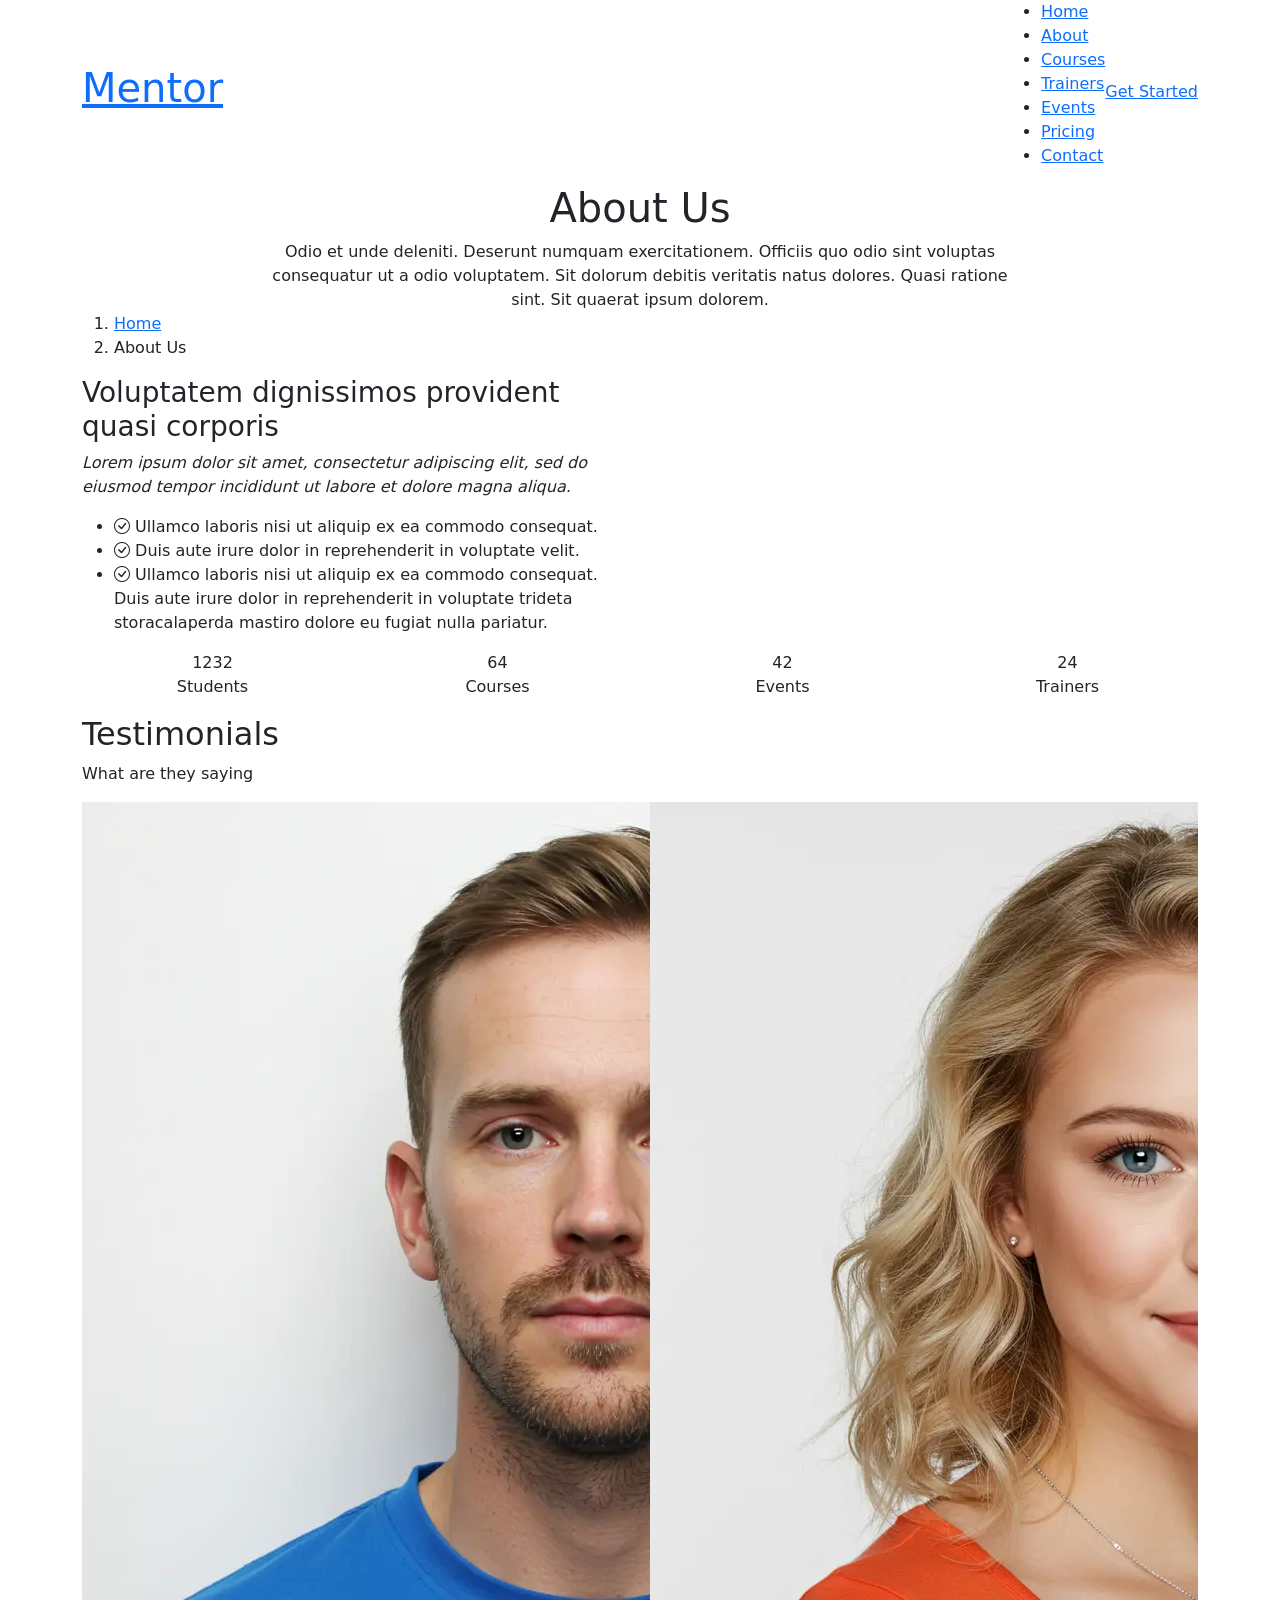
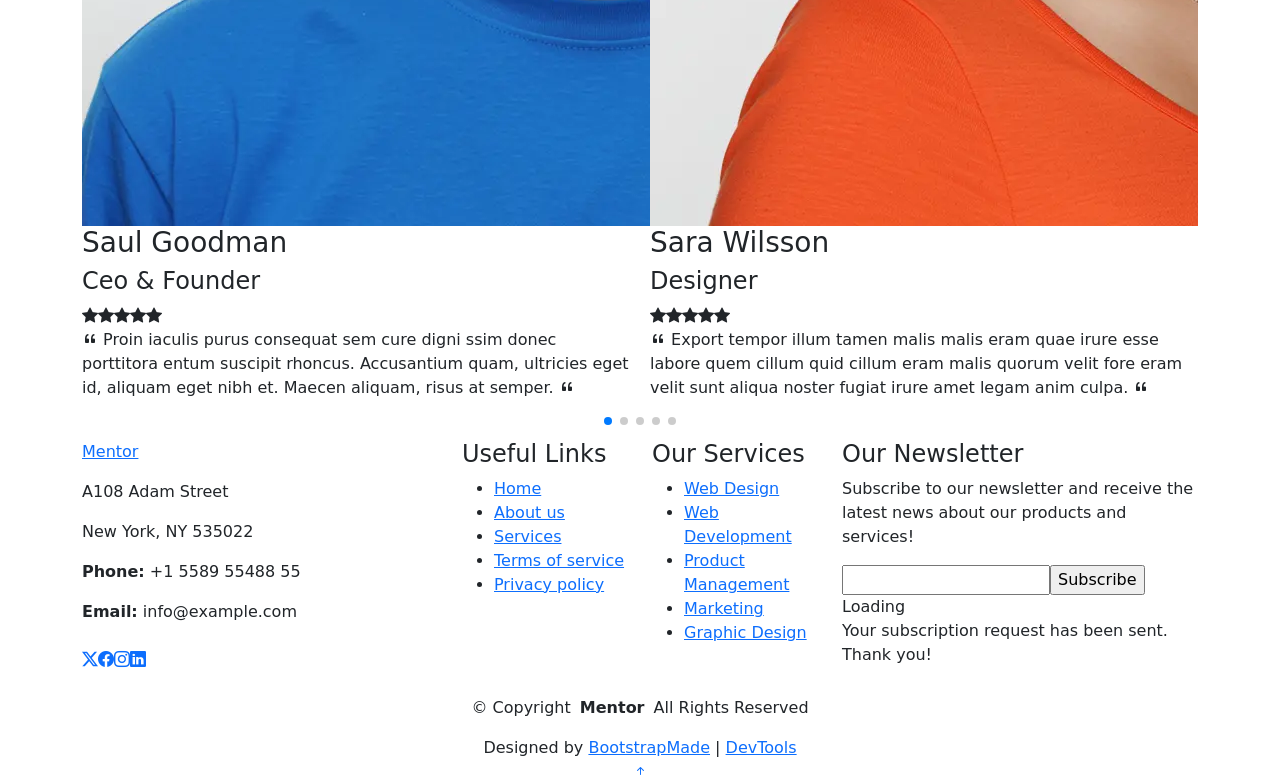
==== commit dd096d93: "deleted dropdown and starter part" ====
--- a/about.html
+++ b/about.html
@@ -55,23 +55,6 @@
           <li><a href="trainers.html">Trainers</a></li>
           <li><a href="events.html">Events</a></li>
           <li><a href="pricing.html">Pricing</a></li>
-          <li class="dropdown"><a href="#"><span>Dropdown</span> <i class="bi bi-chevron-down toggle-dropdown"></i></a>
-            <ul>
-              <li><a href="#">Dropdown 1</a></li>
-              <li class="dropdown"><a href="#"><span>Deep Dropdown</span> <i class="bi bi-chevron-down toggle-dropdown"></i></a>
-                <ul>
-                  <li><a href="#">Deep Dropdown 1</a></li>
-                  <li><a href="#">Deep Dropdown 2</a></li>
-                  <li><a href="#">Deep Dropdown 3</a></li>
-                  <li><a href="#">Deep Dropdown 4</a></li>
-                  <li><a href="#">Deep Dropdown 5</a></li>
-                </ul>
-              </li>
-              <li><a href="#">Dropdown 2</a></li>
-              <li><a href="#">Dropdown 3</a></li>
-              <li><a href="#">Dropdown 4</a></li>
-            </ul>
-          </li>
           <li><a href="contact.html">Contact</a></li>
         </ul>
         <i class="mobile-nav-toggle d-xl-none bi bi-list"></i>
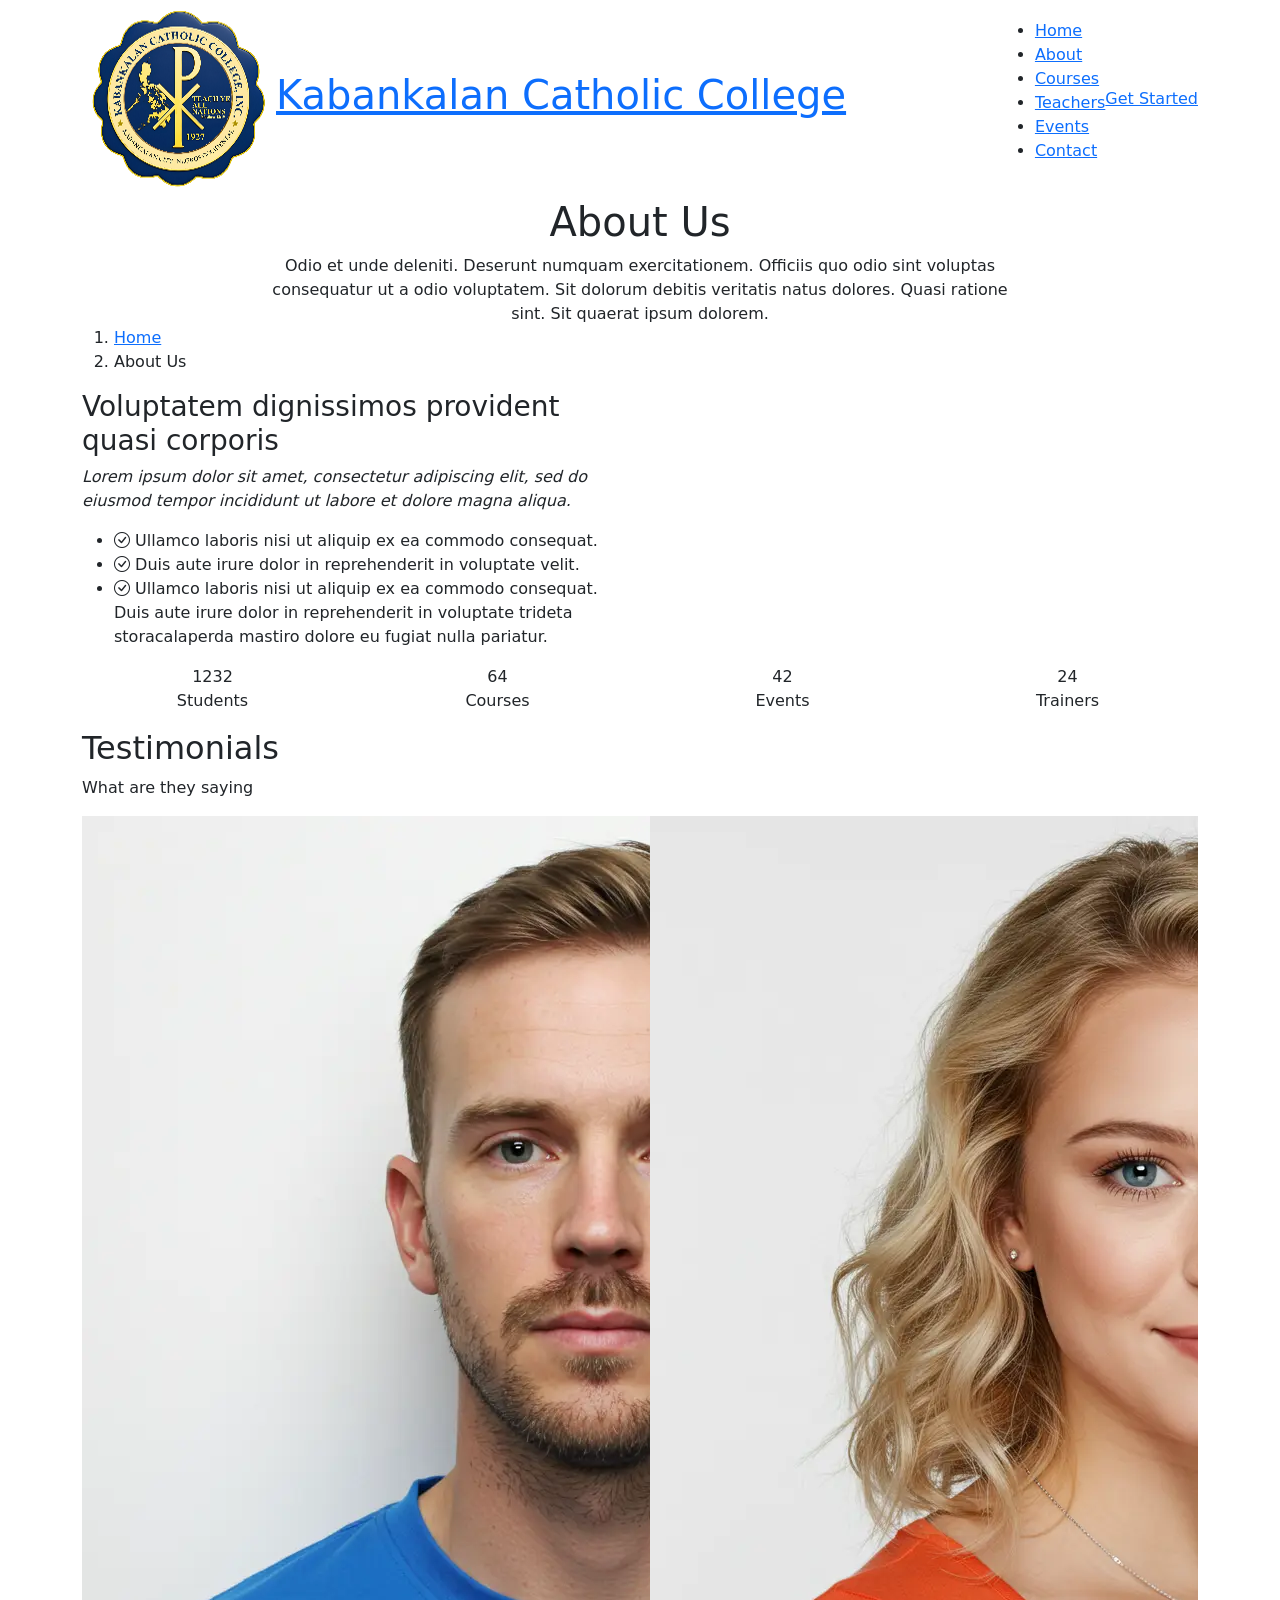
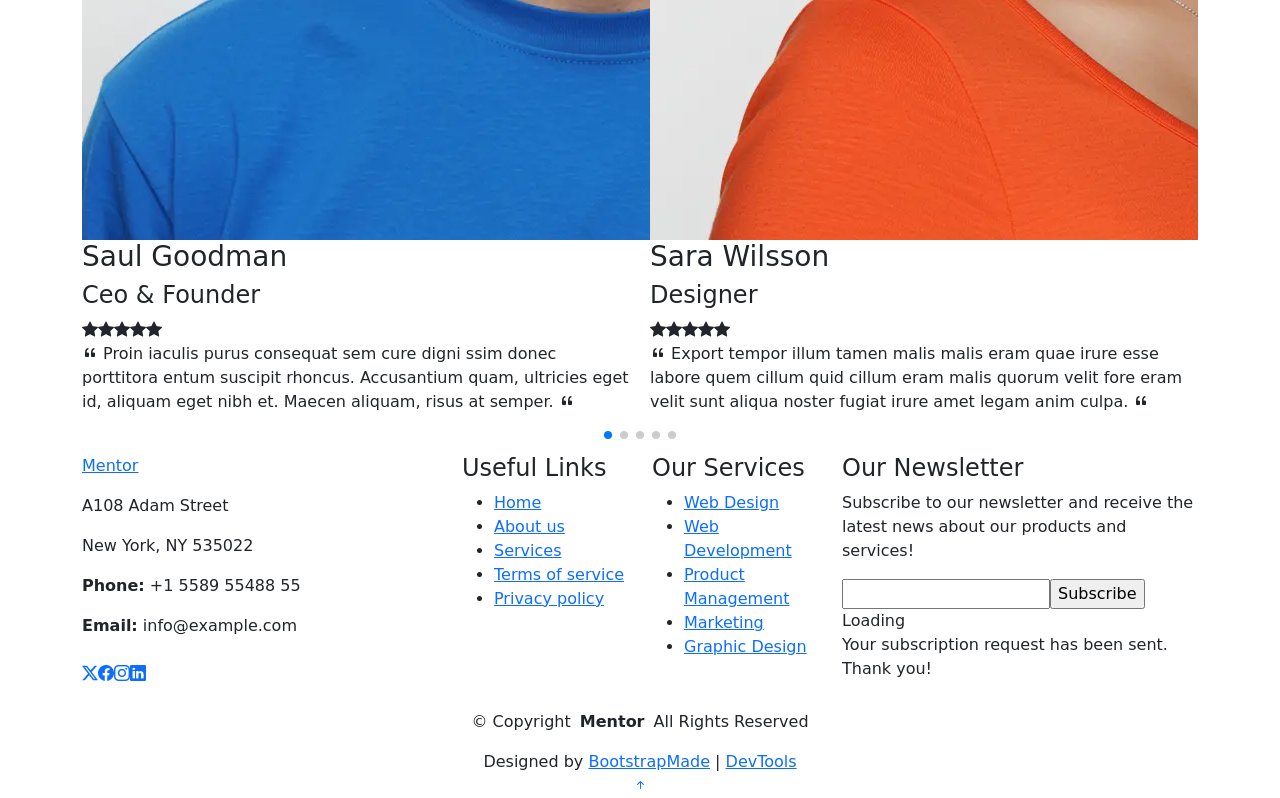
==== commit 208b33ad: "changed the sitename to KCC and added the logo" ====
--- a/about.html
+++ b/about.html
@@ -42,9 +42,8 @@
     <div class="container-fluid container-xl position-relative d-flex align-items-center">
 
       <a href="index.html" class="logo d-flex align-items-center me-auto">
-        <!-- Uncomment the line below if you also wish to use an image logo -->
-        <!-- <img src="assets/img/logo.webp" alt=""> -->
-        <h1 class="sitename">Mentor</h1>
+        <img src="assets/img/KCC-LOGO.png" alt="KCC Logo">
+        <h1 class="sitename">Kabankalan Catholic College</h1>
       </a>
 
       <nav id="navmenu" class="navmenu">
@@ -52,9 +51,8 @@
           <li><a href="index.html">Home<br></a></li>
           <li><a href="about.html" class="active">About</a></li>
           <li><a href="courses.html">Courses</a></li>
-          <li><a href="trainers.html">Trainers</a></li>
+          <li><a href="trainers.html">Teachers</a></li>
           <li><a href="events.html">Events</a></li>
-          <li><a href="pricing.html">Pricing</a></li>
           <li><a href="contact.html">Contact</a></li>
         </ul>
         <i class="mobile-nav-toggle d-xl-none bi bi-list"></i>
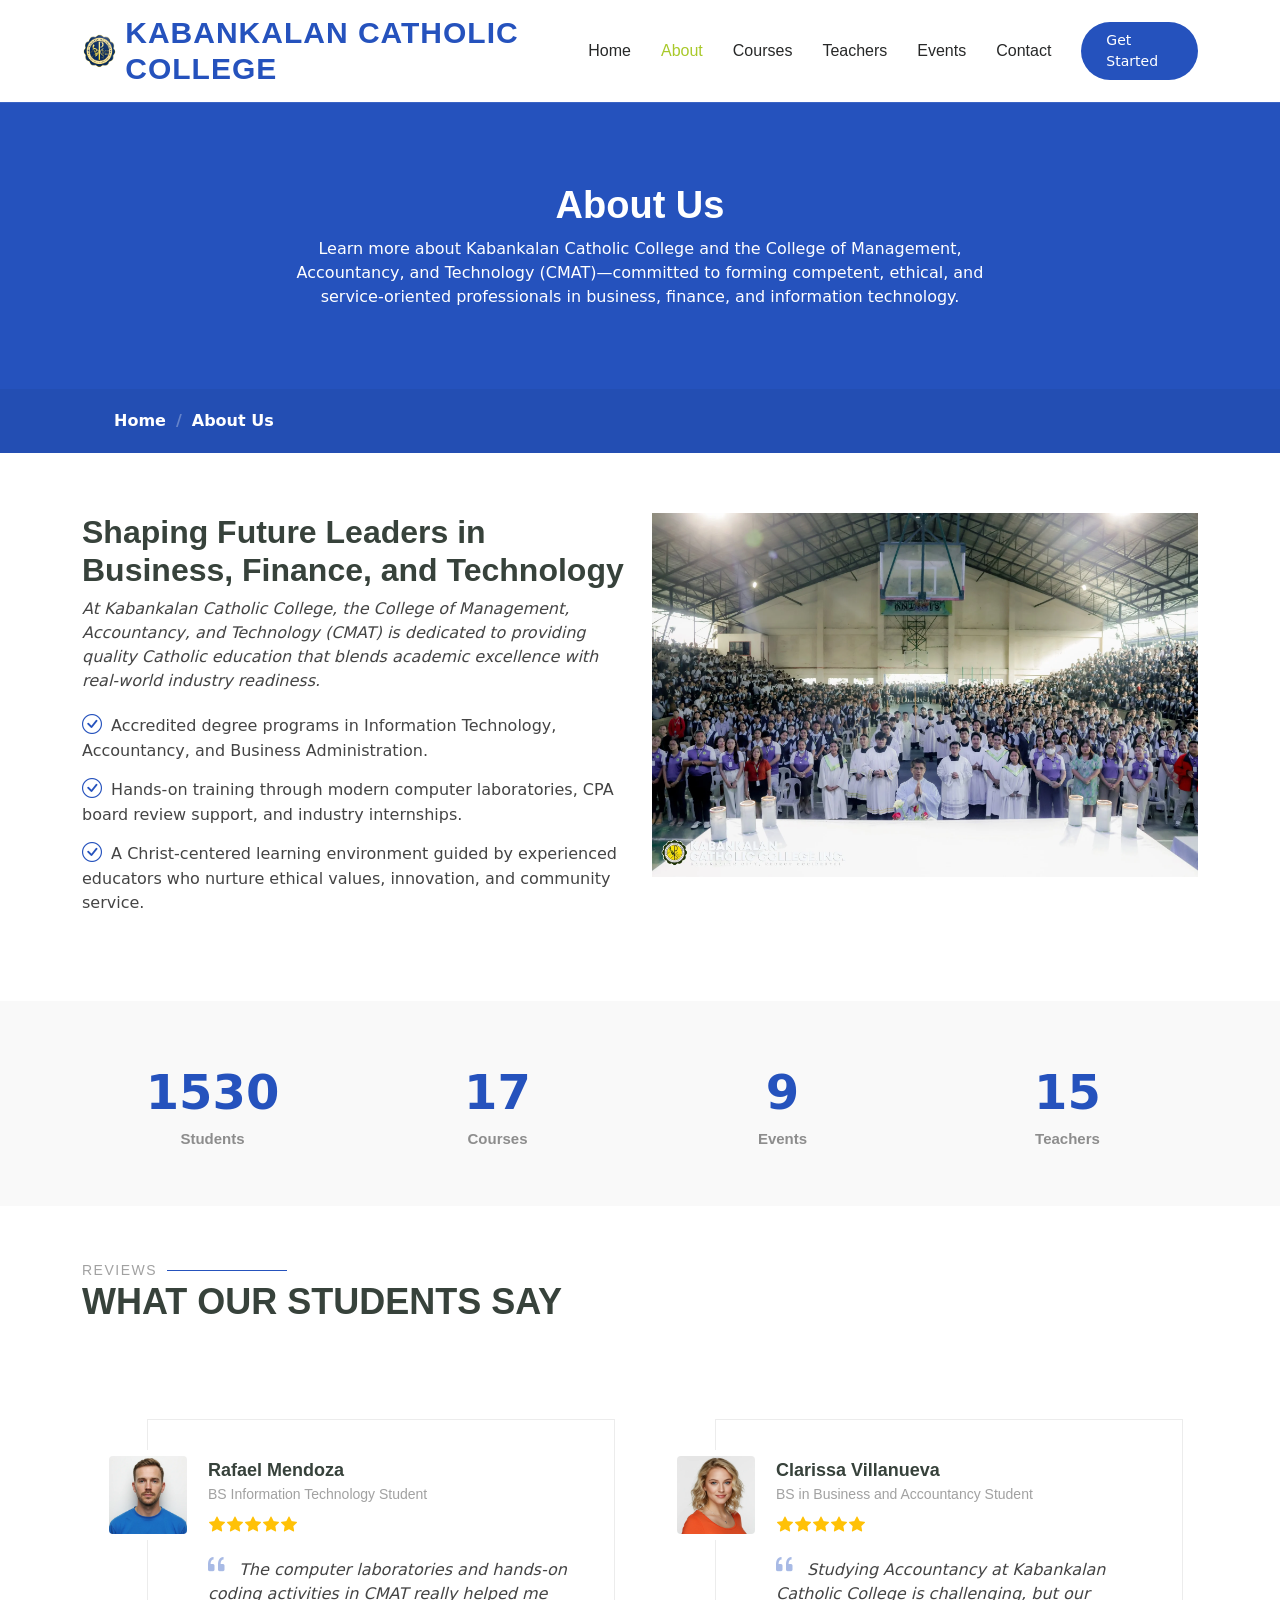
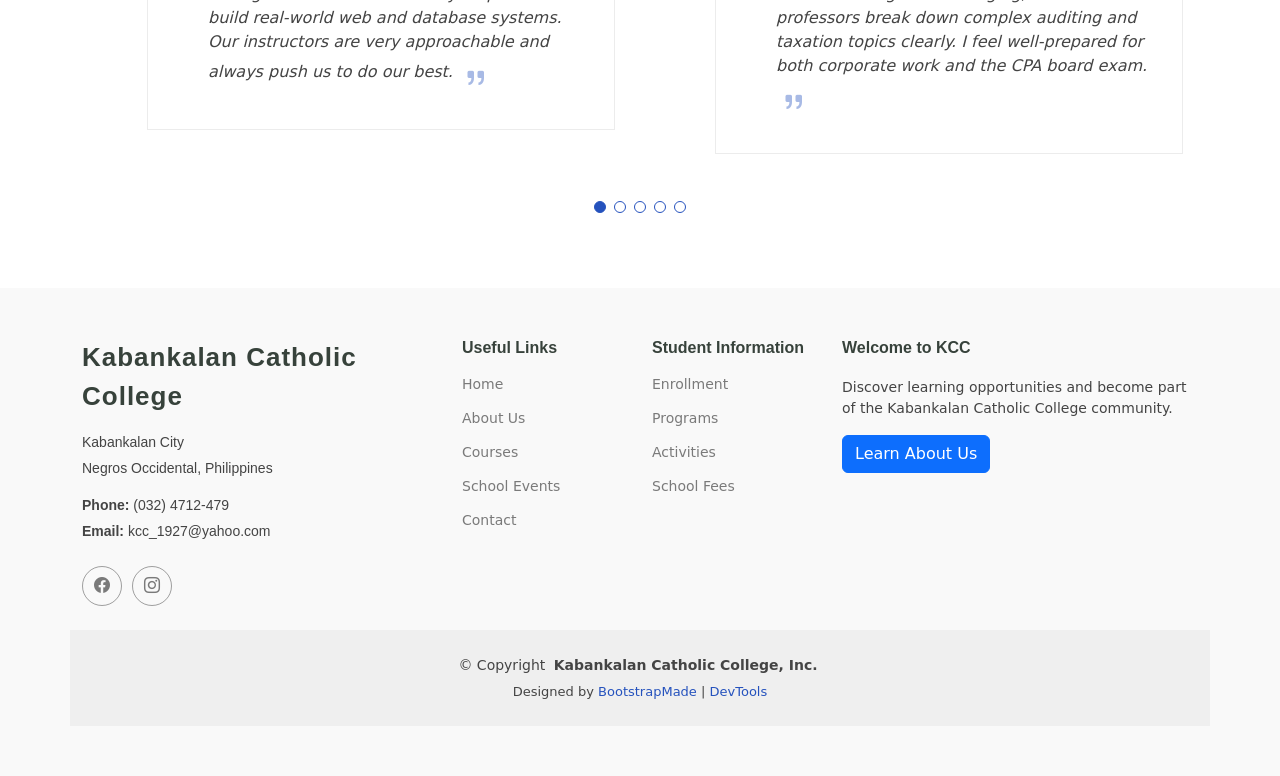
==== commit abf09b73: "changed the color bg and others" ====
--- a/about.html
+++ b/about.html
@@ -4,7 +4,7 @@
 <head>
   <meta charset="utf-8">
   <meta content="width=device-width, initial-scale=1.0" name="viewport">
-  <title>About - Mentor Bootstrap Template</title>
+  <title>About - Kabankalan Catholic College</title>
   <meta name="description" content="">
   <meta name="keywords" content="">
 
@@ -15,7 +15,9 @@
   <!-- Fonts -->
   <link href="https://fonts.googleapis.com" rel="preconnect">
   <link href="https://fonts.gstatic.com" rel="preconnect" crossorigin>
-  <link href="https://fonts.googleapis.com/css2?family=Open+Sans:ital,wght@0,300;0,400;0,500;0,600;0,700;0,800;1,300;1,400;1,500;1,600;1,700;1,800&family=Poppins:ital,wght@0,100;0,200;0,300;0,400;0,500;0,600;0,700;0,800;0,900;1,100;1,200;1,300;1,400;1,500;1,600;1,700;1,800;1,900&family=Raleway:ital,wght@0,100;0,200;0,300;0,400;0,500;0,600;0,700;0,800;0,900;1,100;1,200;1,300;1,400;1,500;1,600;1,700;1,800;1,900&display=swap" rel="stylesheet">
+  <link
+    href="https://fonts.googleapis.com/css2?family=Open+Sans:ital,wght@0,300;0,400;0,500;0,600;0,700;0,800;1,300;1,400;1,500;1,600;1,700;1,800&family=Poppins:ital,wght@0,100;0,200;0,300;0,400;0,500;0,600;0,700;0,800;0,900;1,100;1,200;1,300;1,400;1,500;1,600;1,700;1,800;1,900&family=Raleway:ital,wght@0,100;0,200;0,300;0,400;0,500;0,600;0,700;0,800;0,900;1,100;1,200;1,300;1,400;1,500;1,600;1,700;1,800;1,900&display=swap"
+    rel="stylesheet">
 
   <!-- Vendor CSS Files -->
   <link href="assets/vendor/bootstrap/css/bootstrap.min.css" rel="stylesheet">
@@ -72,8 +74,11 @@
           <div class="row d-flex justify-content-center text-center">
             <div class="col-lg-8">
               <h1>About Us<br></h1>
-              <p class="mb-0">Odio et unde deleniti. Deserunt numquam exercitationem. Officiis quo odio sint voluptas consequatur ut a odio voluptatem. Sit dolorum debitis veritatis natus dolores. Quasi ratione sint. Sit quaerat ipsum dolorem.</p>
+              <p class="mb-0">Learn more about Kabankalan Catholic College and the College of Management, Accountancy,
+                and Technology (CMAT)—committed to forming competent, ethical, and service-oriented professionals in
+                business, finance, and information technology.</p>
             </div>
+
           </div>
         </div>
       </div>
@@ -95,19 +100,23 @@
         <div class="row gy-4">
 
           <div class="col-lg-6 order-1 order-lg-2" data-aos="fade-up" data-aos-delay="100">
-            <img src="assets/img/about/about-1.webp" class="img-fluid" alt="">
+            <img src="assets/img/about/about-1.webp" class="img-fluid" alt="Kabankalan Catholic College - CMAT">
           </div>
 
           <div class="col-lg-6 order-2 order-lg-1 content" data-aos="fade-up" data-aos-delay="200">
-            <h3>Voluptatem dignissimos provident quasi corporis</h3>
+            <h3>Shaping Future Leaders in Business, Finance, and Technology</h3>
             <p class="fst-italic">
-              Lorem ipsum dolor sit amet, consectetur adipiscing elit, sed do eiusmod tempor incididunt ut labore et dolore
-              magna aliqua.
+              At Kabankalan Catholic College, the College of Management, Accountancy, and Technology (CMAT) is dedicated
+              to providing quality Catholic education that blends academic excellence with real-world industry
+              readiness.
             </p>
             <ul>
-              <li><i class="bi bi-check-circle"></i> <span>Ullamco laboris nisi ut aliquip ex ea commodo consequat.</span></li>
-              <li><i class="bi bi-check-circle"></i> <span>Duis aute irure dolor in reprehenderit in voluptate velit.</span></li>
-              <li><i class="bi bi-check-circle"></i> <span>Ullamco laboris nisi ut aliquip ex ea commodo consequat. Duis aute irure dolor in reprehenderit in voluptate trideta storacalaperda mastiro dolore eu fugiat nulla pariatur.</span></li>
+              <li><i class="bi bi-check-circle"></i> <span>Accredited degree programs in Information Technology,
+                  Accountancy, and Business Administration.</span></li>
+              <li><i class="bi bi-check-circle"></i> <span>Hands-on training through modern computer laboratories, CPA
+                  board review support, and industry internships.</span></li>
+              <li><i class="bi bi-check-circle"></i> <span>A Christ-centered learning environment guided by experienced
+                  educators who nurture ethical values, innovation, and community service.</span></li>
             </ul>
           </div>
 
@@ -116,6 +125,7 @@
       </div>
 
     </section><!-- /About Us Section -->
+
 
     <!-- Counts Section -->
     <section id="counts" class="section counts light-background">
@@ -126,29 +136,33 @@
 
           <div class="col-lg-3 col-md-6">
             <div class="stats-item text-center w-100 h-100">
-              <span data-purecounter-start="0" data-purecounter-end="1232" data-purecounter-duration="1" class="purecounter"></span>
+              <span data-purecounter-start="0" data-purecounter-end="3000" data-purecounter-duration="1"
+                class="purecounter"></span>
               <p>Students</p>
             </div>
           </div><!-- End Stats Item -->
 
           <div class="col-lg-3 col-md-6">
             <div class="stats-item text-center w-100 h-100">
-              <span data-purecounter-start="0" data-purecounter-end="64" data-purecounter-duration="1" class="purecounter"></span>
+              <span data-purecounter-start="0" data-purecounter-end="32" data-purecounter-duration="1"
+                class="purecounter"></span>
               <p>Courses</p>
             </div>
           </div><!-- End Stats Item -->
 
           <div class="col-lg-3 col-md-6">
             <div class="stats-item text-center w-100 h-100">
-              <span data-purecounter-start="0" data-purecounter-end="42" data-purecounter-duration="1" class="purecounter"></span>
+              <span data-purecounter-start="0" data-purecounter-end="17" data-purecounter-duration="1"
+                class="purecounter"></span>
               <p>Events</p>
             </div>
           </div><!-- End Stats Item -->
 
           <div class="col-lg-3 col-md-6">
             <div class="stats-item text-center w-100 h-100">
-              <span data-purecounter-start="0" data-purecounter-end="24" data-purecounter-duration="1" class="purecounter"></span>
-              <p>Trainers</p>
+              <span data-purecounter-start="0" data-purecounter-end="30" data-purecounter-duration="1"
+                class="purecounter"></span>
+              <p>Teachers</p>
             </div>
           </div><!-- End Stats Item -->
 
@@ -158,13 +172,12 @@
 
     </section><!-- /Counts Section -->
 
-    <!-- Testimonials Section -->
     <section id="testimonials" class="testimonials section">
 
       <!-- Section Title -->
       <div class="container section-title" data-aos="fade-up">
-        <h2>Testimonials</h2>
-        <p>What are they saying</p>
+        <h2>Reviews</h2>
+        <p>What Our Students Say</p>
       </div><!-- End Section Title -->
 
       <div class="container" data-aos="fade-up" data-aos-delay="100">
@@ -197,90 +210,100 @@
           </script>
           <div class="swiper-wrapper">
 
+            <!-- Review 1 -->
             <div class="swiper-slide">
               <div class="testimonial-wrap">
                 <div class="testimonial-item">
-                  <img src="assets/img/person/person-m-9.webp" class="testimonial-img" alt="">
-                  <h3>Saul Goodman</h3>
-                  <h4>Ceo &amp; Founder</h4>
+                  <img src="assets/img/person/person-m-9.webp" class="testimonial-img" alt="Student Review">
+                  <h3>Rafael Mendoza</h3>
+                  <h4>BS Information Technology Student</h4>
                   <div class="stars">
-                    <i class="bi bi-star-fill"></i><i class="bi bi-star-fill"></i><i class="bi bi-star-fill"></i><i class="bi bi-star-fill"></i><i class="bi bi-star-fill"></i>
+                    <i class="bi bi-star-fill"></i><i class="bi bi-star-fill"></i><i class="bi bi-star-fill"></i><i
+                      class="bi bi-star-fill"></i><i class="bi bi-star-fill"></i>
                   </div>
                   <p>
                     <i class="bi bi-quote quote-icon-left"></i>
-                    <span>Proin iaculis purus consequat sem cure digni ssim donec porttitora entum suscipit rhoncus. Accusantium quam, ultricies eget id, aliquam eget nibh et. Maecen aliquam, risus at semper.</span>
+                    <span>The computer laboratories and hands-on coding activities in CMAT really helped me build real-world web and database systems. Our instructors are very approachable and always push us to do our best.</span>
                     <i class="bi bi-quote quote-icon-right"></i>
                   </p>
                 </div>
               </div>
             </div><!-- End testimonial item -->
 
+            <!-- Review 2 -->
             <div class="swiper-slide">
               <div class="testimonial-wrap">
                 <div class="testimonial-item">
-                  <img src="assets/img/person/person-f-5.webp" class="testimonial-img" alt="">
-                  <h3>Sara Wilsson</h3>
-                  <h4>Designer</h4>
+                  <img src="assets/img/person/person-f-5.webp" class="testimonial-img" alt="Student Review">
+                  <h3>Clarissa Villanueva</h3>
+                  <h4>BS in Business and Accountancy Student</h4>
                   <div class="stars">
-                    <i class="bi bi-star-fill"></i><i class="bi bi-star-fill"></i><i class="bi bi-star-fill"></i><i class="bi bi-star-fill"></i><i class="bi bi-star-fill"></i>
+                    <i class="bi bi-star-fill"></i><i class="bi bi-star-fill"></i><i class="bi bi-star-fill"></i><i
+                      class="bi bi-star-fill"></i><i class="bi bi-star-fill"></i>
                   </div>
                   <p>
                     <i class="bi bi-quote quote-icon-left"></i>
-                    <span>Export tempor illum tamen malis malis eram quae irure esse labore quem cillum quid cillum eram malis quorum velit fore eram velit sunt aliqua noster fugiat irure amet legam anim culpa.</span>
+                    <span>Studying Accountancy at Kabankalan Catholic College is challenging, but our professors break down complex auditing and taxation topics clearly. I feel well-prepared for both corporate work and the CPA board exam.</span>
                     <i class="bi bi-quote quote-icon-right"></i>
                   </p>
                 </div>
               </div>
             </div><!-- End testimonial item -->
 
+            <!-- Review 3 -->
             <div class="swiper-slide">
               <div class="testimonial-wrap">
                 <div class="testimonial-item">
-                  <img src="assets/img/person/person-f-12.webp" class="testimonial-img" alt="">
-                  <h3>Jena Karlis</h3>
-                  <h4>Store Owner</h4>
+                  <img src="assets/img/person/person-f-12.webp" class="testimonial-img" alt="Student Review">
+                  <h3>Bea Marasigan</h3>
+                  <h4>BS in Administration Student</h4>
                   <div class="stars">
-                    <i class="bi bi-star-fill"></i><i class="bi bi-star-fill"></i><i class="bi bi-star-fill"></i><i class="bi bi-star-fill"></i><i class="bi bi-star-fill"></i>
+                    <i class="bi bi-star-fill"></i><i class="bi bi-star-fill"></i><i class="bi bi-star-fill"></i><i
+                      class="bi bi-star-fill"></i><i class="bi bi-star-fill"></i>
                   </div>
                   <p>
                     <i class="bi bi-quote quote-icon-left"></i>
-                    <span>Enim nisi quem export duis labore cillum quae magna enim sint quorum nulla quem veniam duis minim tempor labore quem eram duis noster aute amet eram fore quis sint minim.</span>
+                    <span>CMAT gave me so many opportunities to grow as a student leader. From business case presentations to campus events like KCC Days, the supportive community here makes learning truly meaningful.</span>
                     <i class="bi bi-quote quote-icon-right"></i>
                   </p>
                 </div>
               </div>
             </div><!-- End testimonial item -->
 
+            <!-- Review 4 -->
             <div class="swiper-slide">
               <div class="testimonial-wrap">
                 <div class="testimonial-item">
-                  <img src="assets/img/person/person-m-12.webp" class="testimonial-img" alt="">
-                  <h3>Matt Brandon</h3>
-                  <h4>Freelancer</h4>
+                  <img src="assets/img/person/person-m-12.webp" class="testimonial-img" alt="Student Review">
+                  <h3>Joshua Alcantara</h3>
+                  <h4>BS Information Technology Student</h4>
                   <div class="stars">
-                    <i class="bi bi-star-fill"></i><i class="bi bi-star-fill"></i><i class="bi bi-star-fill"></i><i class="bi bi-star-fill"></i><i class="bi bi-star-fill"></i>
+                    <i class="bi bi-star-fill"></i><i class="bi bi-star-fill"></i><i class="bi bi-star-fill"></i><i
+                      class="bi bi-star-fill"></i><i class="bi bi-star-fill"></i>
                   </div>
                   <p>
                     <i class="bi bi-quote quote-icon-left"></i>
-                    <span>Fugiat enim eram quae cillum dolore dolor amet nulla culpa multos export minim fugiat minim velit minim dolor enim duis veniam ipsum anim magna sunt elit fore quem dolore labore illum veniam.</span>
+                    <span>What I love most about KCC is the balance between technical skills and Catholic values. Our mentors guide us not just to become skilled developers, but ethical professionals ready for the workplace.</span>
                     <i class="bi bi-quote quote-icon-right"></i>
                   </p>
                 </div>
               </div>
             </div><!-- End testimonial item -->
 
+            <!-- Review 5 -->
             <div class="swiper-slide">
               <div class="testimonial-wrap">
                 <div class="testimonial-item">
-                  <img src="assets/img/person/person-m-13.webp" class="testimonial-img" alt="">
-                  <h3>John Larson</h3>
-                  <h4>Entrepreneur</h4>
+                  <img src="assets/img/person/person-m-13.webp" class="testimonial-img" alt="Student Review">
+                  <h3>Paolo Reyes</h3>
+                  <h4>BS in Business and Accountancy Student</h4>
                   <div class="stars">
-                    <i class="bi bi-star-fill"></i><i class="bi bi-star-fill"></i><i class="bi bi-star-fill"></i><i class="bi bi-star-fill"></i><i class="bi bi-star-fill"></i>
+                    <i class="bi bi-star-fill"></i><i class="bi bi-star-fill"></i><i class="bi bi-star-fill"></i><i
+                      class="bi bi-star-fill"></i><i class="bi bi-star-fill"></i>
                   </div>
                   <p>
                     <i class="bi bi-quote quote-icon-left"></i>
-                    <span>Quis quorum aliqua sint quem legam fore sunt eram irure aliqua veniam tempor noster veniam enim culpa labore duis sunt culpa nulla illum cillum fugiat legam esse veniam culpa fore nisi cillum quid.</span>
+                    <span>The practical workshops, financial analysis projects, and strong camaraderie among CMAT students make every semester worthwhile. Choosing Kabankalan Catholic College was the best decision for my future.</span>
                     <i class="bi bi-quote quote-icon-right"></i>
                   </p>
                 </div>
@@ -295,80 +318,103 @@
 
     </section><!-- /Testimonials Section -->
 
+
   </main>
 
   <footer id="footer" class="footer position-relative light-background">
 
     <div class="container footer-top">
       <div class="row gy-4">
+
+        <!-- School Information -->
         <div class="col-lg-4 col-md-6 footer-about">
+
           <a href="index.html" class="logo d-flex align-items-center">
-            <span class="sitename">Mentor</span>
+            <span class="sitename">Kabankalan Catholic College</span>
           </a>
+
           <div class="footer-contact pt-3">
-            <p>A108 Adam Street</p>
-            <p>New York, NY 535022</p>
-            <p class="mt-3"><strong>Phone:</strong> <span>+1 5589 55488 55</span></p>
-            <p><strong>Email:</strong> <span>info@example.com</span></p>
-          </div>
+            <p>Kabankalan City</p>
+            <p>Negros Occidental, Philippines</p>
+            <p class="mt-3">
+              <strong>Phone:</strong>
+              <span>(032) 4712-479</span>
+            </p>
+            <p>
+              <strong>Email:</strong>
+              <span>kcc_1927@yahoo.com</span>
+            </p>
+          </div>
+
           <div class="social-links d-flex mt-4">
-            <a href=""><i class="bi bi-twitter-x"></i></a>
-            <a href=""><i class="bi bi-facebook"></i></a>
-            <a href=""><i class="bi bi-instagram"></i></a>
-            <a href=""><i class="bi bi-linkedin"></i></a>
-          </div>
-        </div>
-
+            <a href="#" aria-label="Facebook"><i class="bi bi-facebook"></i></a>
+            <a href="#" aria-label="Instagram"><i class="bi bi-instagram"></i></a>
+          </div>
+
+        </div>
+        <!-- End School Information -->
+
+
+        <!-- Useful Links -->
         <div class="col-lg-2 col-md-3 footer-links">
           <h4>Useful Links</h4>
           <ul>
-            <li><a href="#">Home</a></li>
-            <li><a href="#">About us</a></li>
-            <li><a href="#">Services</a></li>
-            <li><a href="#">Terms of service</a></li>
-            <li><a href="#">Privacy policy</a></li>
+            <li><a href="index.html">Home</a></li>
+            <li><a href="about.html">About Us</a></li>
+            <li><a href="courses.html">Courses</a></li>
+            <li><a href="events.html">School Events</a></li>
+            <li><a href="contact.html">Contact</a></li>
           </ul>
         </div>
 
+
+        <!-- Student Information -->
         <div class="col-lg-2 col-md-3 footer-links">
-          <h4>Our Services</h4>
+          <h4>Student Information</h4>
           <ul>
-            <li><a href="#">Web Design</a></li>
-            <li><a href="#">Web Development</a></li>
-            <li><a href="#">Product Management</a></li>
-            <li><a href="#">Marketing</a></li>
-            <li><a href="#">Graphic Design</a></li>
+            <li><a href="enrollment.html">Enrollment</a></li>
+            <li><a href="courses.html">Programs</a></li>
+            <li><a href="events.html">Activities</a></li>
+            <li><a href="pricing.html">School Fees</a></li>
           </ul>
         </div>
 
+
+        <!-- Contact Message -->
         <div class="col-lg-4 col-md-12 footer-newsletter">
-          <h4>Our Newsletter</h4>
-          <p>Subscribe to our newsletter and receive the latest news about our products and services!</p>
-          <form action="#" method="post" class="email-form">
-            <div class="newsletter-form"><input type="email" name="email"><input type="submit" value="Subscribe"></div>
-            <div class="loading">Loading</div>
-            <div class="error-message"></div>
-            <div class="sent-message">Your subscription request has been sent. Thank you!</div>
-          </form>
+          <h4>Welcome to KCC</h4>
+          <p>
+            Discover learning opportunities and become part of the
+            Kabankalan Catholic College community.
+          </p>
+          <a href="about.html" class="btn btn-primary">
+            Learn About Us
+          </a>
         </div>
 
       </div>
     </div>
 
+
+    <!-- Copyright -->
     <div class="container copyright text-center mt-4">
-      <p>© <span>Copyright</span> <strong class="px-1 sitename">Mentor</strong> <span>All Rights Reserved</span></p>
+
+      <p>
+        © <span>Copyright</span>
+        <strong class="px-1 sitename">Kabankalan Catholic College, Inc.</strong>
+      </p>
+
       <div class="credits">
-        <!-- All the links in the footer should remain intact. -->
-        <!-- You can delete the links only if you've purchased the pro version. -->
-        <!-- Licensing information: https://bootstrapmade.com/license/ -->
-        Designed by <a href="https://bootstrapmade.com/">BootstrapMade</a> | <a href="https://bootstrapmade.com/tools/">DevTools</a>
-      </div>
+        Designed by <a href="https://bootstrapmade.com/">BootstrapMade</a> | <a
+          href="https://bootstrapmade.com/tools/">DevTools</a>
+      </div>
+
     </div>
-
   </footer>
 
   <!-- Scroll Top -->
-  <a href="#" id="scroll-top" class="scroll-top d-flex align-items-center justify-content-center"><i class="bi bi-arrow-up-short"></i></a>
+  <a href="#" id="scroll-top" class="scroll-top d-flex align-items-center justify-content-center"><i
+      class="bi bi-arrow-up-short"></i></a>
 
   <!-- Preloader -->
   <div id="preloader"></div>
--- a/assets/css/main.css
+++ b/assets/css/main.css
@@ -22,7 +22,7 @@
   --background-color: #ffffff; /* Background color for the entire website, including individual sections */
   --default-color: #444444; /* Default color used for the majority of the text content across the entire website */
   --heading-color: #37423b; /* Color for headings, subheadings and title throughout the website */
-  --accent-color: #5fcf80; /* Accent color that represents your brand on the website. It's used for buttons, links, and other elements that need to stand out */
+  --accent-color: #2552bd; /* Accent color that represents your brand on the website. It's used for buttons, links, and other elements that need to stand out */
   --surface-color: #ffffff; /* The surface color is used as a background of boxed elements within sections, such as cards, icon boxes, or other elements that require a visual separation from the global background. */
   --contrast-color: #ffffff; /* Contrast color for text, ensuring readability against backgrounds of accent, heading, or default colors. */
 }
@@ -30,7 +30,7 @@
 /* Nav Menu Colors - The following color variables are used specifically for the navigation menu. They are separate from the global colors to allow for more customization options */
 :root {
   --nav-color: #272828;  /* The default color of the main navmenu links */
-  --nav-hover-color: #5fcf80; /* Applied to main navmenu links when they are hovered over or active */
+  --nav-hover-color: #a9c92a; /* Applied to main navmenu links when they are hovered over or active */
   --nav-mobile-background-color: #ffffff; /* Used as the background color for mobile navigation menu */
   --nav-dropdown-background-color: #ffffff; /* Used as the background color for dropdown items that appear when hovering over primary navigation items */
   --nav-dropdown-color: #272828; /* Used for navigation links of the dropdown items in the navigation menu. */
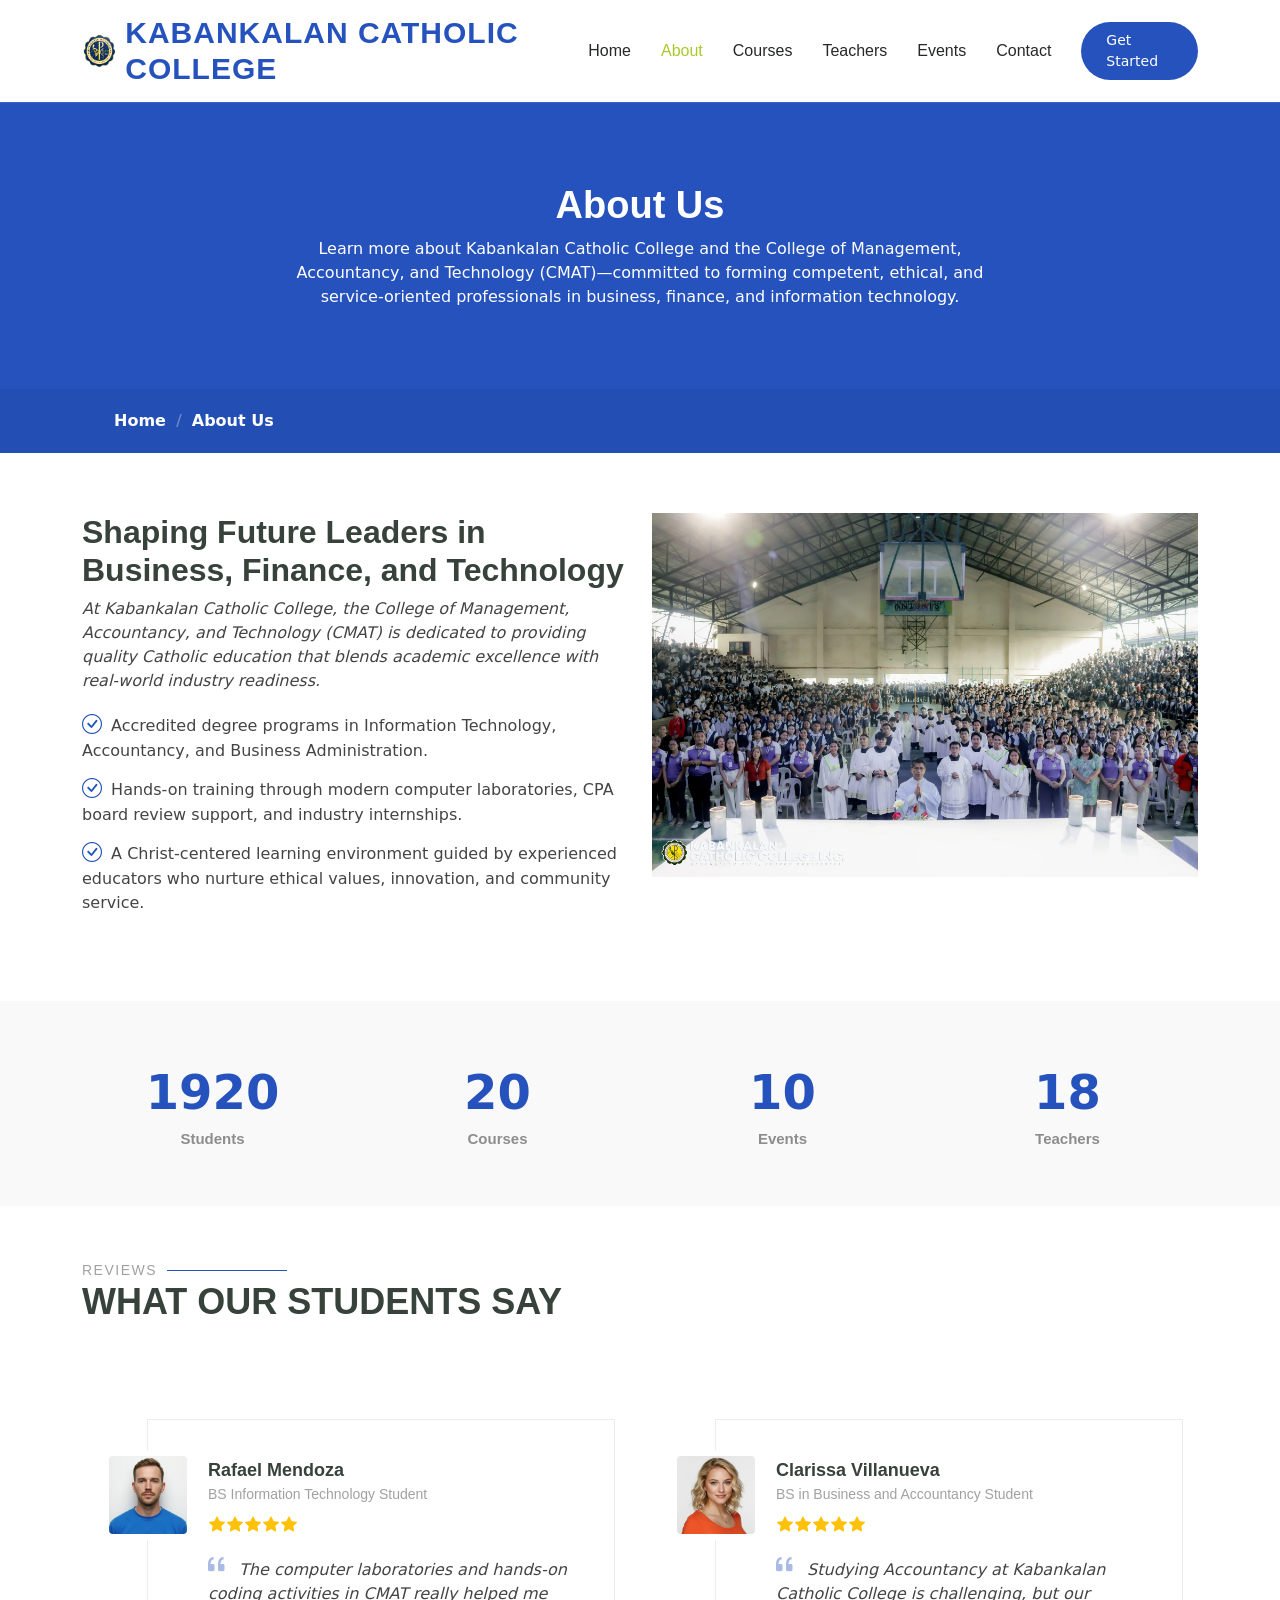
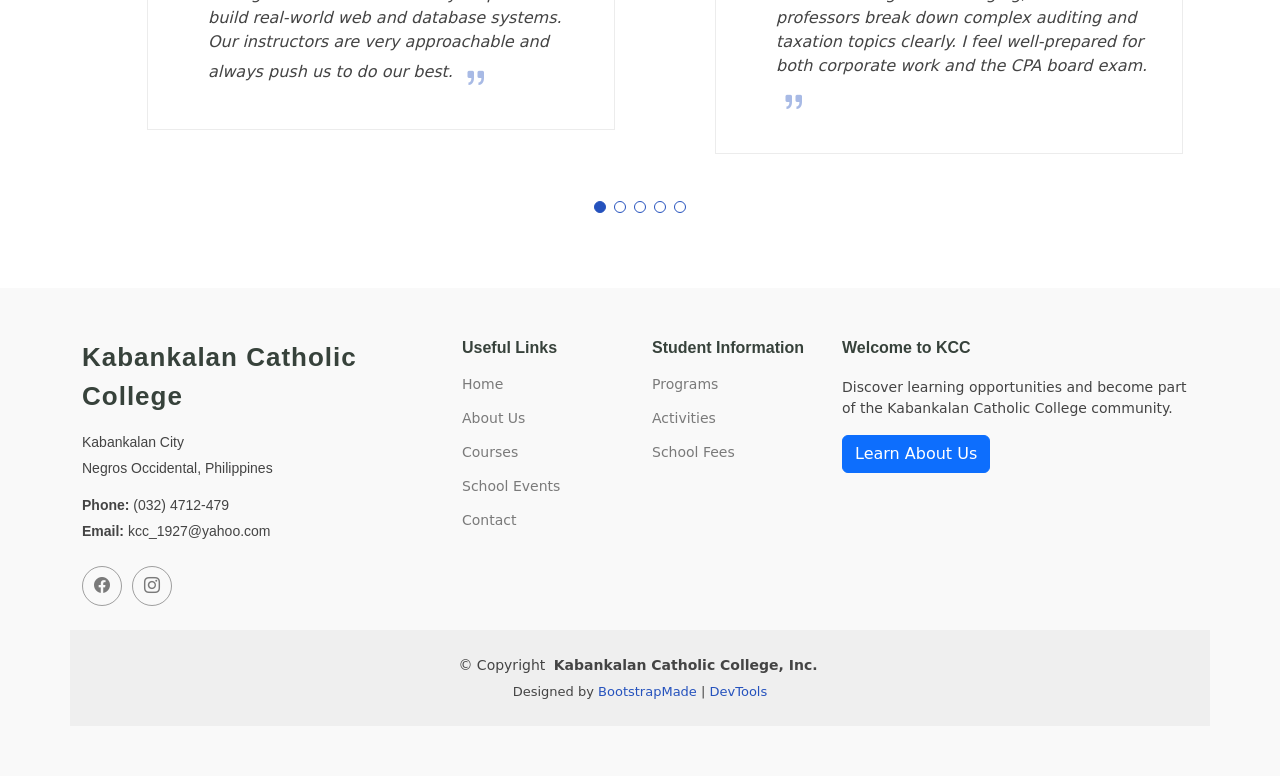
==== commit 19c9bcb3: "removed the enrollment in footer section" ====
--- a/about.html
+++ b/about.html
@@ -372,7 +372,6 @@
         <div class="col-lg-2 col-md-3 footer-links">
           <h4>Student Information</h4>
           <ul>
-            <li><a href="enrollment.html">Enrollment</a></li>
             <li><a href="courses.html">Programs</a></li>
             <li><a href="events.html">Activities</a></li>
             <li><a href="pricing.html">School Fees</a></li>
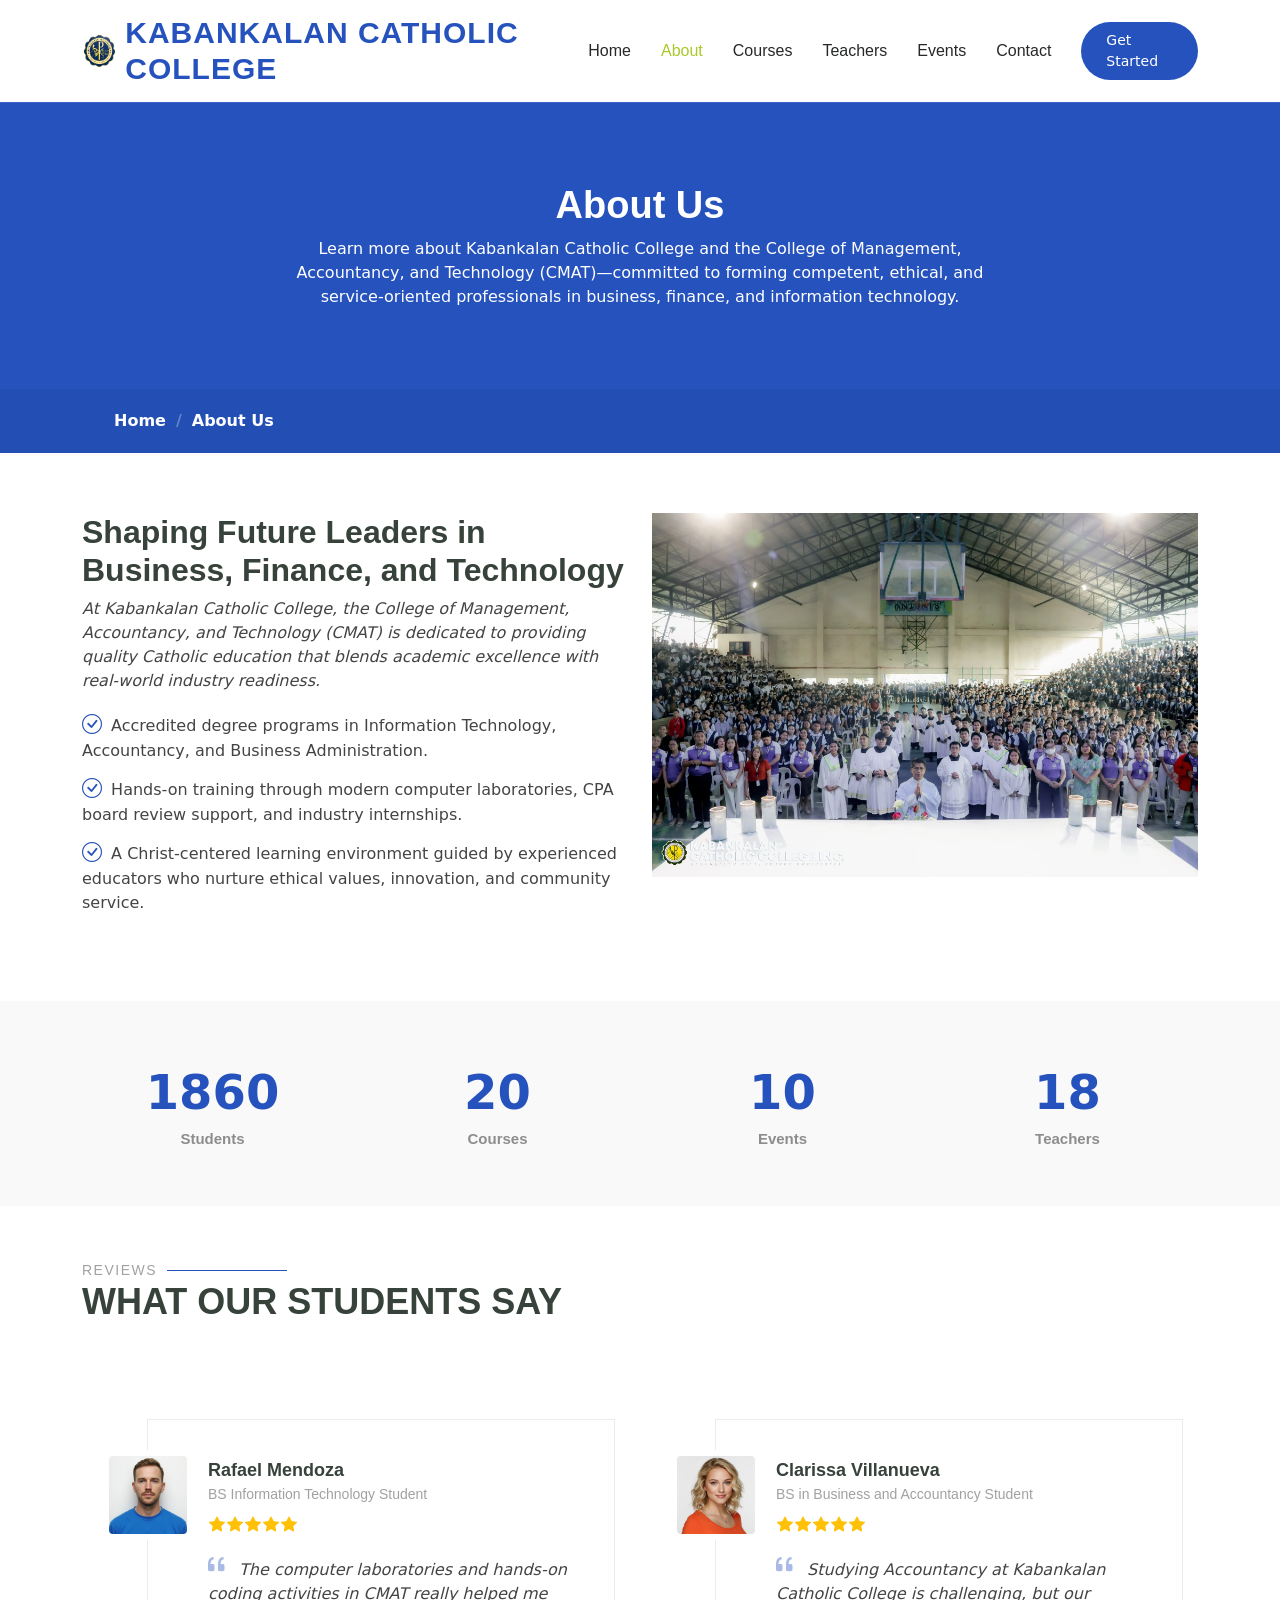
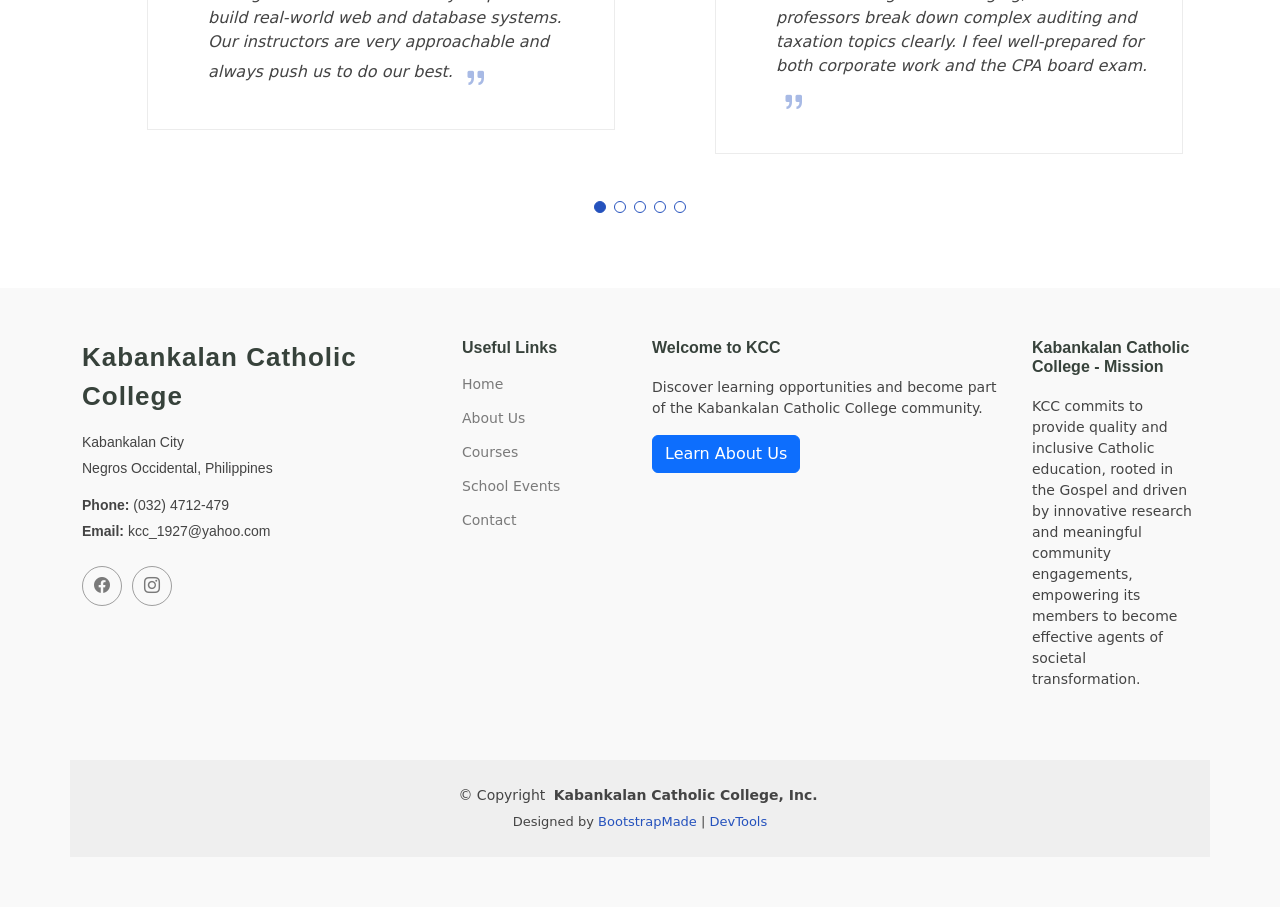
==== commit a2904f73: "removed student info and added KCC mission" ====
--- a/about.html
+++ b/about.html
@@ -367,18 +367,6 @@
           </ul>
         </div>
 
-
-        <!-- Student Information -->
-        <div class="col-lg-2 col-md-3 footer-links">
-          <h4>Student Information</h4>
-          <ul>
-            <li><a href="courses.html">Programs</a></li>
-            <li><a href="events.html">Activities</a></li>
-            <li><a href="pricing.html">School Fees</a></li>
-          </ul>
-        </div>
-
-
         <!-- Contact Message -->
         <div class="col-lg-4 col-md-12 footer-newsletter">
           <h4>Welcome to KCC</h4>
@@ -391,6 +379,14 @@
           </a>
         </div>
 
+          <!-- KCC Mission -->
+        <div class="col-lg-2 col-md-3 footer-links">
+          <h4>Kabankalan Catholic College - Mission</h4>
+          <p>KCC commits to provide quality and inclusive Catholic education, rooted in the Gospel and driven by
+            innovative research and meaningful community engagements, empowering its members to become effective agents
+            of societal transformation.</p>
+        </div>
+
       </div>
     </div>
 
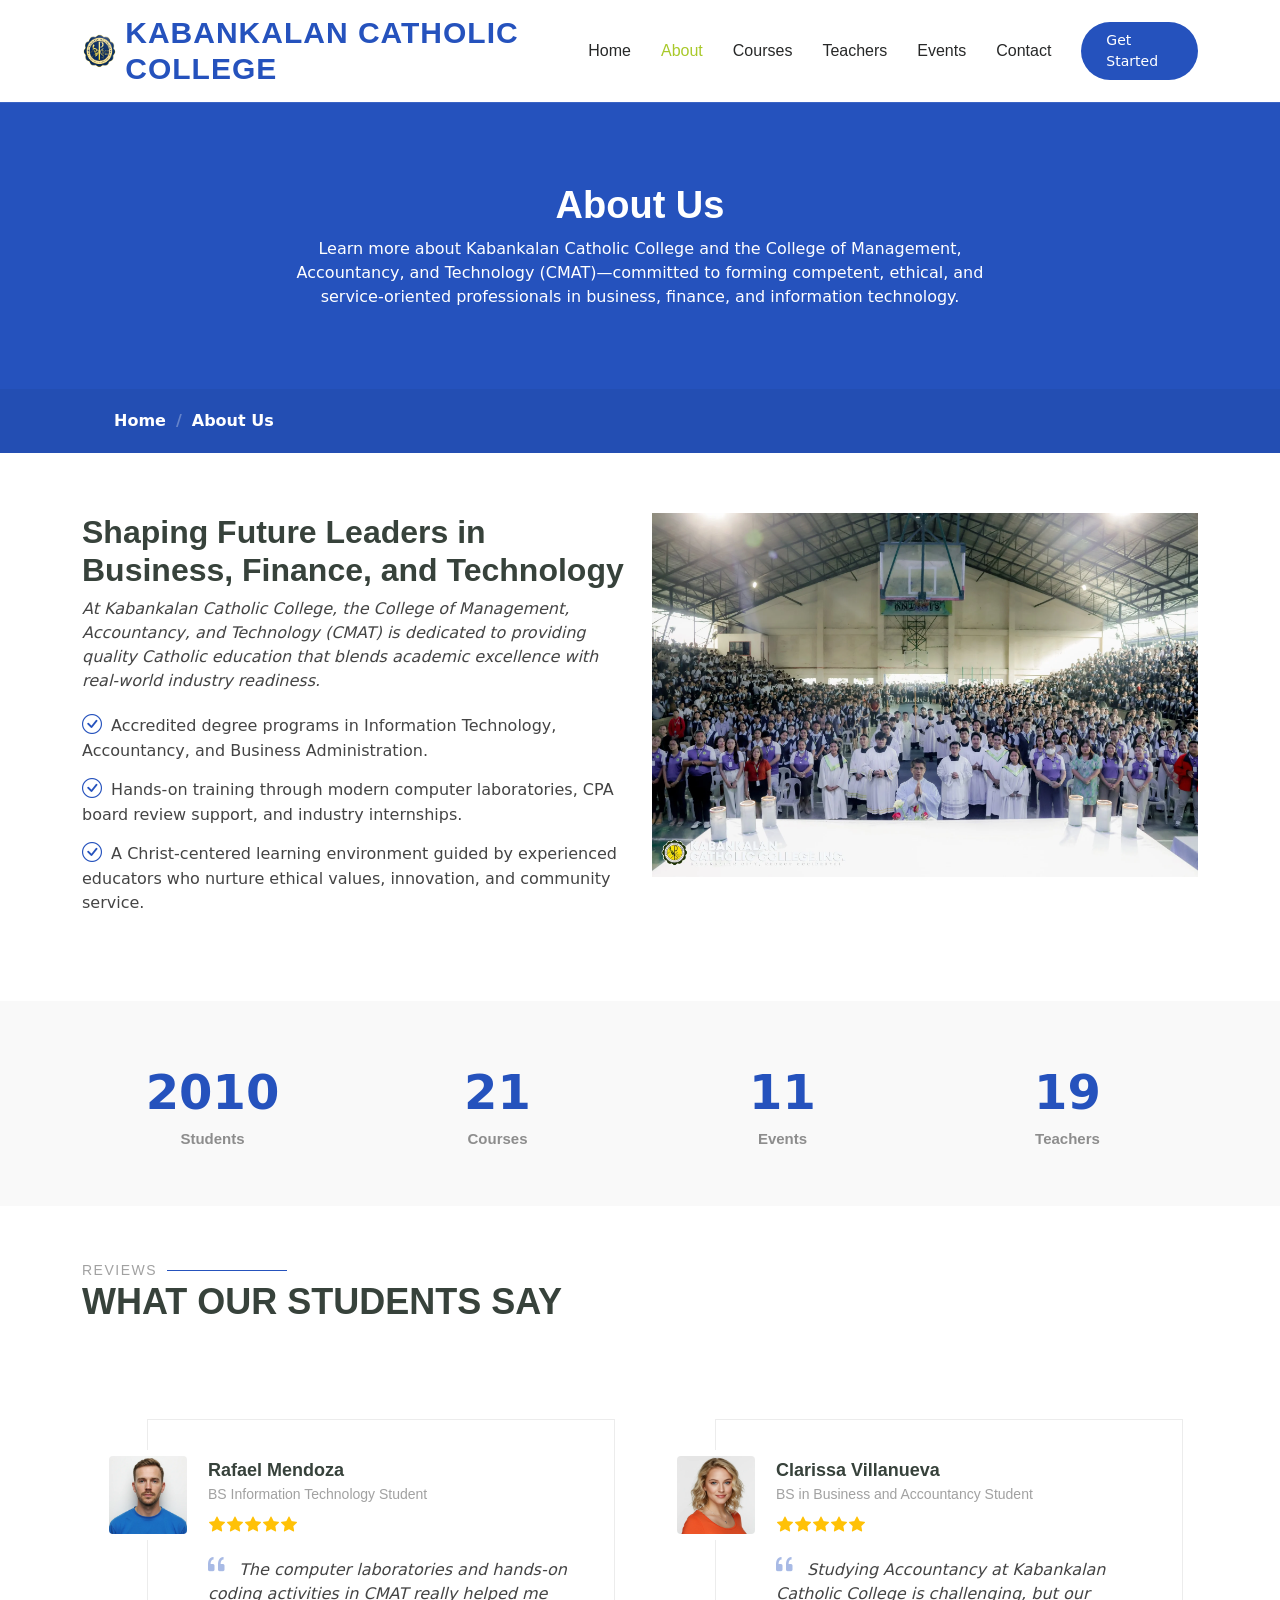
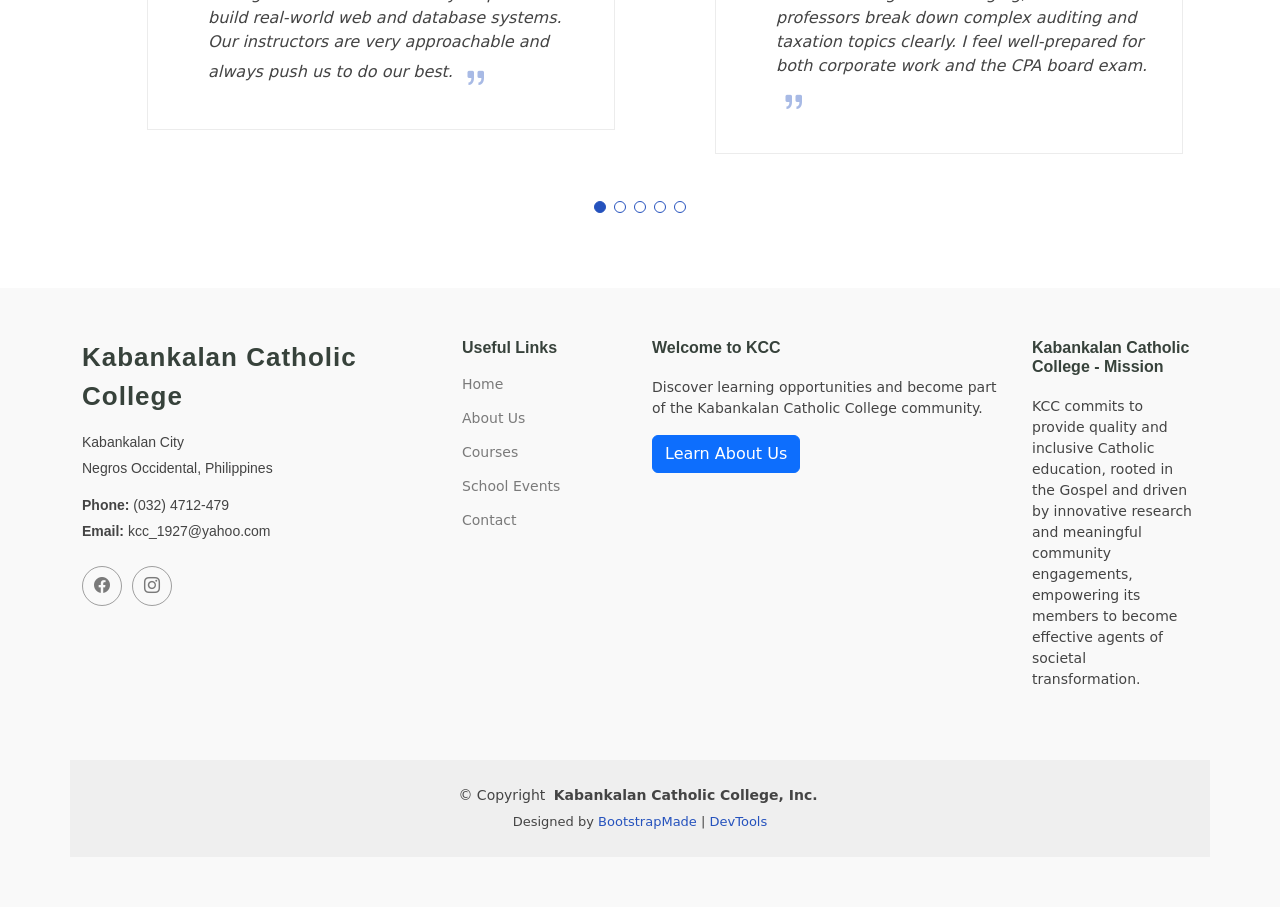
==== commit 4e147fdd: "added a portal to facebook on the footer" ====
--- a/about.html
+++ b/about.html
@@ -346,8 +346,11 @@
             </p>
           </div>
 
-          <div class="social-links d-flex mt-4">
-            <a href="#" aria-label="Facebook"><i class="bi bi-facebook"></i></a>
+           <div class="social-links d-flex mt-4">
+            <a href="https://www.facebook.com/KCCInc1927" target="_blank" rel="noopener noreferrer"
+              aria-label="Facebook">
+              <i class="bi bi-facebook"></i>
+            </a>
             <a href="#" aria-label="Instagram"><i class="bi bi-instagram"></i></a>
           </div>
 
